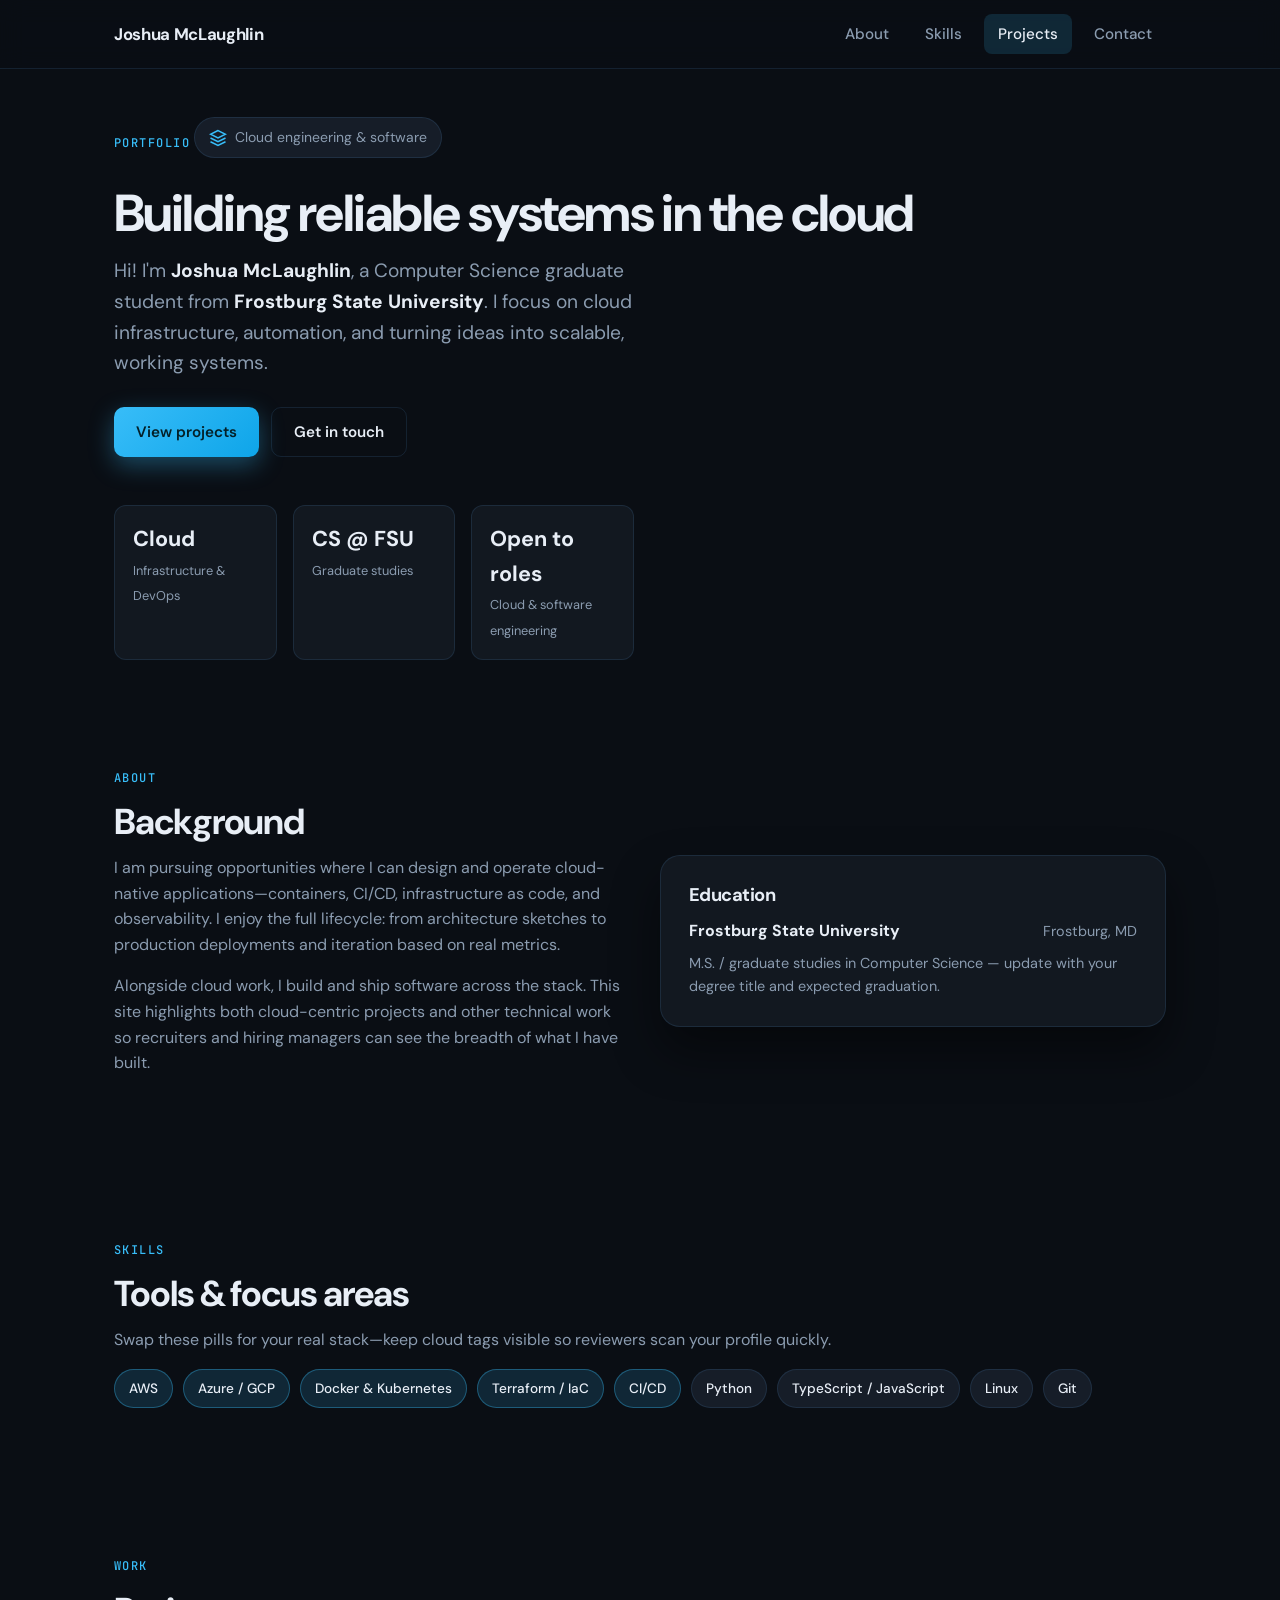
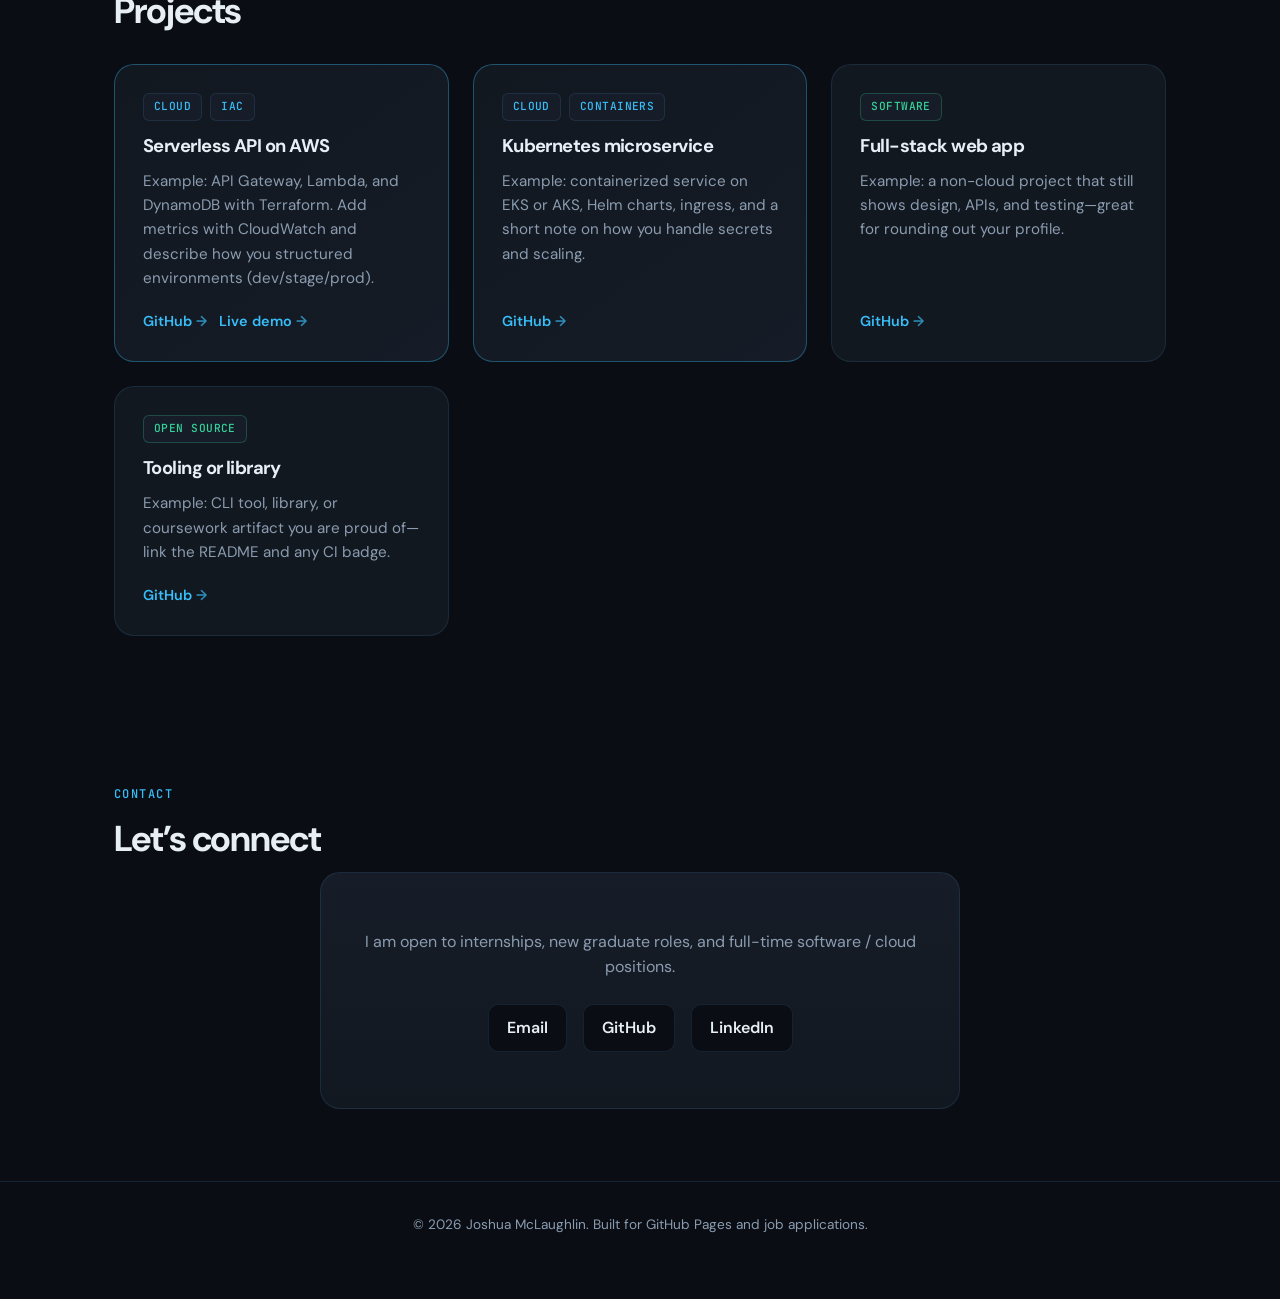
==== index.html @ d986a537 "v2" ====
<!DOCTYPE html>
<html lang="en">
<head>
  <meta charset="UTF-8">
  <meta name="viewport" content="width=device-width, initial-scale=1.0">
  <meta name="description" content="Joshua McLaughlin — Computer Science graduate student at Frostburg State University. Cloud-focused projects and software engineering portfolio.">
  <title>Joshua McLaughlin | Portfolio</title>
  <link rel="preconnect" href="https://fonts.googleapis.com">
  <link rel="preconnect" href="https://fonts.gstatic.com" crossorigin>
  <link href="https://fonts.googleapis.com/css2?family=DM+Sans:ital,opsz,wght@0,9..40,400;0,9..40,500;0,9..40,600;0,9..40,700;1,9..40,400&family=JetBrains+Mono:wght@400;500&display=swap" rel="stylesheet">
  <link rel="stylesheet" href="styles.css">
</head>
<body>
  <a class="skip-link" href="#main">Skip to content</a>

  <header class="site-header">
    <div class="header-inner">
      <a class="logo" href="#">Joshua McLaughlin<span></span></a>
      <button class="nav-toggle" type="button" aria-label="Open menu" aria-expanded="false">
        <span></span><span></span><span></span>
      </button>
      <nav class="nav" aria-label="Primary">
        <a href="#about">About</a>
        <a href="#skills">Skills</a>
        <a href="#projects">Projects</a>
        <a href="#contact">Contact</a>
      </nav>
    </div>
  </header>

  <main id="main">
    <section class="hero section-inner" aria-labelledby="hero-title">
      <span class="section-label">Portfolio</span>
      <p class="hero-badge">
        <svg width="18" height="18" viewBox="0 0 24 24" fill="none" stroke="currentColor" stroke-width="2" aria-hidden="true">
          <path d="M12 2L2 7l10 5 10-5-10-5zM2 17l10 5 10-5M2 12l10 5 10-5"/>
        </svg>
        Cloud engineering &amp; software
      </p>
      <h1 id="hero-title">Building reliable systems in the cloud</h1>
      <p class="hero-lead">
        Hi! I'm <strong style="color: var(--text);">Joshua McLaughlin</strong>, a Computer Science graduate student from
        <strong style="color: var(--text);">Frostburg State University</strong>. I focus on cloud infrastructure,
        automation, and turning ideas into scalable, working systems.
      </p>
      <div class="hero-actions">
        <a class="btn btn-primary" href="#projects">View projects</a>
        <a class="btn btn-ghost" href="#contact">Get in touch</a>
      </div>
      <div class="hero-stats" role="presentation">
        <div class="stat">
          <strong>Cloud</strong>
          <span>Infrastructure &amp; DevOps</span>
        </div>
        <div class="stat">
          <strong>CS @ FSU</strong>
          <span>Graduate studies</span>
        </div>
        <div class="stat">
          <strong>Open to roles</strong>
          <span>Cloud &amp; software engineering</span>
        </div>
      </div>
    </section>

    <section id="about" class="section-inner">
      <span class="section-label">About</span>
      <h2>Background</h2>
      <div class="about-grid">
        <div>
          <p>
            I am pursuing opportunities where I can design and operate cloud-native applications—containers,
            CI/CD, infrastructure as code, and observability. I enjoy the full lifecycle: from architecture
            sketches to production deployments and iteration based on real metrics.
          </p>
          <p>
            Alongside cloud work, I build and ship software across the stack. This site highlights both
            cloud-centric projects and other technical work so recruiters and hiring managers can see the breadth
            of what I have built.
          </p>
        </div>
        <aside class="about-card">
          <h3>Education</h3>
          <div class="edu-line">
            <strong>Frostburg State University</strong>
            <span class="edu-meta">Frostburg, MD</span>
          </div>
          <p class="edu-meta" style="margin-bottom: 0;">
            M.S. / graduate studies in Computer Science — update with your degree title and expected graduation.
          </p>
        </aside>
      </div>
    </section>

    <section id="skills" class="section-inner">
      <span class="section-label">Skills</span>
      <h2>Tools &amp; focus areas</h2>
      <p>Swap these pills for your real stack—keep cloud tags visible so reviewers scan your profile quickly.</p>
      <div class="skills-wrap">
        <span class="skill-pill cloud">AWS</span>
        <span class="skill-pill cloud">Azure / GCP</span>
        <span class="skill-pill cloud">Docker &amp; Kubernetes</span>
        <span class="skill-pill cloud">Terraform / IaC</span>
        <span class="skill-pill cloud">CI/CD</span>
        <span class="skill-pill">Python</span>
        <span class="skill-pill">TypeScript / JavaScript</span>
        <span class="skill-pill">Linux</span>
        <span class="skill-pill">Git</span>
      </div>
    </section>

    <section id="projects" class="section-inner">
      <span class="section-label">Work</span>
      <h2>Projects</h2>
      <div class="projects-grid">
        <article class="project-card featured">
          <div class="project-tags">
            <span class="tag">Cloud</span>
            <span class="tag">IaC</span>
          </div>
          <h3>Serverless API on AWS</h3>
          <p>
            Example: API Gateway, Lambda, and DynamoDB with Terraform. Add metrics with CloudWatch and describe
            how you structured environments (dev/stage/prod).
          </p>
          <div class="project-links">
            <a href="https://github.com/yourusername" rel="noopener noreferrer">GitHub</a>
            <a href="#" rel="noopener noreferrer">Live demo</a>
          </div>
        </article>
        <article class="project-card featured">
          <div class="project-tags">
            <span class="tag">Cloud</span>
            <span class="tag">Containers</span>
          </div>
          <h3>Kubernetes microservice</h3>
          <p>
            Example: containerized service on EKS or AKS, Helm charts, ingress, and a short note on how you handle
            secrets and scaling.
          </p>
          <div class="project-links">
            <a href="https://github.com/yourusername" rel="noopener noreferrer">GitHub</a>
          </div>
        </article>
        <article class="project-card">
          <div class="project-tags">
            <span class="tag other">Software</span>
          </div>
          <h3>Full-stack web app</h3>
          <p>
            Example: a non-cloud project that still shows design, APIs, and testing—great for rounding out your
            profile.
          </p>
          <div class="project-links">
            <a href="https://github.com/yourusername" rel="noopener noreferrer">GitHub</a>
          </div>
        </article>
        <article class="project-card">
          <div class="project-tags">
            <span class="tag other">Open source</span>
          </div>
          <h3>Tooling or library</h3>
          <p>
            Example: CLI tool, library, or coursework artifact you are proud of—link the README and any CI badge.
          </p>
          <div class="project-links">
            <a href="https://github.com/yourusername" rel="noopener noreferrer">GitHub</a>
          </div>
        </article>
      </div>
    </section>

    <section id="contact" class="section-inner">
      <span class="section-label">Contact</span>
      <h2>Let’s connect</h2>
      <div class="contact-block">
        <p>
          I am open to internships, new graduate roles, and full-time software / cloud positions.
        </p>
        <div class="contact-links">
          <details class="contact-email">
            <summary class="contact-email-trigger">Email</summary>
            <div class="contact-email-panel">
              <span class="contact-email-address">Joshuaofficial101@gmail.com</span>
            </div>
          </details>
          <a href="https://github.com/Joshofficial101" rel="noopener noreferrer">GitHub</a>
          <a href="https://www.linkedin.com/in/joshrmcl01">LinkedIn</a>
        </div>
      </div>
    </section>
  </main>

  <footer class="site-footer">
    <p>© <span id="year"></span> Joshua McLaughlin. Built for GitHub Pages and job applications.</p>
  </footer>

  <script>
    document.getElementById("year").textContent = new Date().getFullYear();
  </script>
  <script src="script.js" defer></script>
</body>
</html>
---- styles.css ----
/* Portfolio — Joshua McLaughlin */
:root {
  --bg-deep: #0a0e14;
  --bg-card: #121820;
  --bg-elevated: #161d28;
  --border: rgba(100, 180, 255, 0.12);
  --text: #e8eef6;
  --text-muted: #8b9cb0;
  --accent: #38bdf8;
  --accent-soft: rgba(56, 189, 248, 0.15);
  --accent-glow: rgba(56, 189, 248, 0.35);
  --success: #34d399;
  --font-sans: "DM Sans", system-ui, sans-serif;
  --font-mono: "JetBrains Mono", ui-monospace, monospace;
  --radius: 12px;
  --radius-lg: 20px;
  --shadow: 0 24px 48px rgba(0, 0, 0, 0.45);
  --max: 1100px;
}

*,
*::before,
*::after {
  box-sizing: border-box;
}

html {
  scroll-behavior: smooth;
}

body {
  margin: 0;
  font-family: var(--font-sans);
  font-size: 16px;
  line-height: 1.6;
  color: var(--text);
  background: var(--bg-deep);
  min-height: 100vh;
}

a {
  color: var(--accent);
  text-decoration: none;
  transition: color 0.2s ease, opacity 0.2s ease;
}

a:hover {
  color: #7dd3fc;
}

.skip-link {
  position: absolute;
  top: -100px;
  left: 16px;
  z-index: 100;
  padding: 12px 20px;
  background: var(--accent);
  color: var(--bg-deep);
  font-weight: 600;
  border-radius: 8px;
}

.skip-link:focus {
  top: 16px;
}

/* Header */
.site-header {
  position: sticky;
  top: 0;
  z-index: 50;
  -webkit-backdrop-filter: blur(12px);
  backdrop-filter: blur(12px);
  background: rgba(10, 14, 20, 0.75);
  border-bottom: 1px solid var(--border);
}

.header-inner {
  max-width: var(--max);
  margin: 0 auto;
  padding: 14px 24px;
  display: flex;
  align-items: center;
  justify-content: space-between;
  gap: 16px;
}

.logo {
  font-weight: 700;
  font-size: 1.05rem;
  letter-spacing: -0.02em;
  color: var(--text);
}

.logo span {
  color: var(--accent);
}

.nav-toggle {
  display: none;
  flex-direction: column;
  gap: 5px;
  padding: 8px;
  background: transparent;
  border: 1px solid var(--border);
  border-radius: 8px;
  cursor: pointer;
}

.nav-toggle span {
  display: block;
  width: 22px;
  height: 2px;
  background: var(--text);
  border-radius: 1px;
}

.nav {
  display: flex;
  align-items: center;
  gap: 8px;
}

.nav a {
  padding: 8px 14px;
  border-radius: 8px;
  color: var(--text-muted);
  font-size: 0.95rem;
  font-weight: 500;
}

.nav a:hover,
.nav a[aria-current="page"] {
  color: var(--text);
  background: var(--accent-soft);
}

/* Sections */
section {
  scroll-margin-top: 72px;
}

.section-inner {
  max-width: var(--max);
  margin: 0 auto;
  padding: 72px 24px;
}

.section-label {
  display: inline-block;
  font-family: var(--font-mono);
  font-size: 0.75rem;
  font-weight: 500;
  letter-spacing: 0.12em;
  text-transform: uppercase;
  color: var(--accent);
  margin-bottom: 12px;
}

h1,
h2,
h3 {
  margin: 0 0 12px;
  font-weight: 700;
  letter-spacing: -0.03em;
  line-height: 1.2;
}

h1 {
  font-size: clamp(2.25rem, 5vw, 3.25rem);
}

h2 {
  font-size: clamp(1.75rem, 3.5vw, 2.25rem);
}

h3 {
  font-size: 1.15rem;
}

p {
  margin: 0 0 1rem;
  color: var(--text-muted);
}

/* Hero */
.hero {
  padding-top: 48px;
  padding-bottom: 32px;
}

.hero-badge {
  display: inline-flex;
  align-items: center;
  gap: 8px;
  padding: 8px 14px;
  margin-bottom: 24px;
  font-size: 0.875rem;
  color: var(--text-muted);
  background: var(--bg-elevated);
  border: 1px solid var(--border);
  border-radius: 999px;
}

.hero-badge svg {
  flex-shrink: 0;
  color: var(--accent);
}

.hero-lead {
  font-size: 1.2rem;
  max-width: 560px;
  margin-bottom: 28px;
  color: var(--text-muted);
}

.hero-actions {
  display: flex;
  flex-wrap: wrap;
  gap: 12px;
  margin-bottom: 48px;
}

.btn {
  display: inline-flex;
  align-items: center;
  justify-content: center;
  gap: 8px;
  padding: 12px 22px;
  font-family: var(--font-sans);
  font-size: 0.95rem;
  font-weight: 600;
  border-radius: 10px;
  border: none;
  cursor: pointer;
  transition: transform 0.15s ease, box-shadow 0.2s ease, background 0.2s ease;
}

.btn-primary {
  background: linear-gradient(135deg, #38bdf8, #0ea5e9);
  color: #042028;
  box-shadow: 0 8px 24px var(--accent-glow);
}

.btn-primary:hover {
  transform: translateY(-1px);
  box-shadow: 0 12px 32px var(--accent-glow);
}

.btn-ghost {
  background: transparent;
  color: var(--text);
  border: 1px solid var(--border);
}

.btn-ghost:hover {
  background: var(--accent-soft);
  border-color: rgba(56, 189, 248, 0.35);
}

.hero-stats {
  display: grid;
  grid-template-columns: repeat(auto-fit, minmax(140px, 1fr));
  gap: 16px;
  max-width: 520px;
}

.stat {
  padding: 16px 18px;
  background: var(--bg-card);
  border: 1px solid var(--border);
  border-radius: var(--radius);
}

.stat strong {
  display: block;
  font-size: 1.35rem;
  color: var(--text);
  font-variant-numeric: tabular-nums;
}

.stat span {
  font-size: 0.8rem;
  color: var(--text-muted);
}

/* About */
.about-grid {
  display: grid;
  grid-template-columns: 1fr 1fr;
  gap: 40px;
  align-items: start;
}

@media (max-width: 800px) {
  .about-grid {
    grid-template-columns: 1fr;
  }
}

.about-card {
  padding: 28px;
  background: var(--bg-card);
  border: 1px solid var(--border);
  border-radius: var(--radius-lg);
  box-shadow: var(--shadow);
}

.about-card h3 {
  margin-bottom: 12px;
  color: var(--text);
}

.edu-line {
  display: flex;
  align-items: baseline;
  justify-content: space-between;
  gap: 16px;
  flex-wrap: wrap;
  margin-bottom: 8px;
}

.edu-line strong {
  color: var(--text);
}

.edu-meta {
  font-size: 0.9rem;
  color: var(--text-muted);
}

/* Skills */
.skills-wrap {
  display: flex;
  flex-wrap: wrap;
  gap: 10px;
  margin-top: 8px;
}

.skill-pill {
  padding: 8px 14px;
  font-size: 0.85rem;
  font-weight: 500;
  color: var(--text);
  background: var(--bg-elevated);
  border: 1px solid var(--border);
  border-radius: 999px;
}

.skill-pill.cloud {
  border-color: rgba(56, 189, 248, 0.35);
  background: var(--accent-soft);
}

/* Projects */
.projects-grid {
  display: grid;
  grid-template-columns: repeat(auto-fill, minmax(300px, 1fr));
  gap: 24px;
  margin-top: 32px;
}

.project-card {
  display: flex;
  flex-direction: column;
  padding: 28px;
  background: var(--bg-card);
  border: 1px solid var(--border);
  border-radius: var(--radius-lg);
  transition: border-color 0.2s ease, transform 0.2s ease;
}

.project-card:hover {
  border-color: rgba(56, 189, 248, 0.25);
  transform: translateY(-2px);
}

.project-card.featured {
  border-color: rgba(56, 189, 248, 0.35);
  background: linear-gradient(145deg, var(--bg-card) 0%, rgba(22, 29, 40, 0.95) 100%);
}

.project-tags {
  display: flex;
  flex-wrap: wrap;
  gap: 8px;
  margin-bottom: 14px;
}

.tag {
  font-family: var(--font-mono);
  font-size: 0.7rem;
  font-weight: 500;
  letter-spacing: 0.04em;
  text-transform: uppercase;
  padding: 4px 10px;
  border-radius: 6px;
  background: var(--bg-elevated);
  color: var(--accent);
  border: 1px solid var(--border);
}

.tag.other {
  color: var(--success);
  border-color: rgba(52, 211, 153, 0.25);
}

.project-card p {
  flex-grow: 1;
  font-size: 0.95rem;
  margin-bottom: 20px;
}

.project-links {
  display: flex;
  flex-wrap: wrap;
  gap: 12px;
}

.project-links a {
  font-size: 0.9rem;
  font-weight: 600;
}

.project-links a::after {
  content: " →";
  opacity: 0.7;
}

/* Contact */
.contact-block {
  text-align: center;
  padding: 56px 28px;
  background: linear-gradient(180deg, var(--bg-elevated) 0%, var(--bg-card) 100%);
  border: 1px solid var(--border);
  border-radius: var(--radius-lg);
  max-width: 640px;
  margin: 0 auto;
  overflow: visible;
}

.contact-block p {
  margin-bottom: 24px;
}

.contact-links {
  display: flex;
  flex-wrap: wrap;
  justify-content: center;
  align-items: center;
  gap: 16px;
  overflow: visible;
}

.contact-links a {
  display: inline-flex;
  align-items: center;
  gap: 8px;
  padding: 10px 18px;
  background: var(--bg-deep);
  border: 1px solid var(--border);
  border-radius: 10px;
  font-weight: 600;
  color: var(--text);
}

.contact-links a:hover {
  border-color: var(--accent);
  color: var(--accent);
}

.contact-email {
  position: relative;
  display: inline-block;
  vertical-align: middle;
  z-index: 2;
  overflow: visible;
}

.contact-email-trigger {
  cursor: pointer;
  display: inline-flex;
  align-items: center;
  justify-content: center;
  gap: 8px;
  padding: 10px 18px;
  background: var(--bg-deep);
  border: 1px solid var(--border);
  border-radius: 10px;
  font-family: inherit;
  font-size: inherit;
  font-weight: 600;
  color: var(--text);
  list-style: none;
}

.contact-email-trigger::-webkit-details-marker {
  display: none;
}

.contact-email[open] .contact-email-trigger {
  border-color: var(--accent);
  color: var(--accent);
}

.contact-email-panel {
  position: absolute;
  left: 50%;
  top: calc(100% + 6px);
  transform: translateX(-50%);
  box-sizing: border-box;
  width: max-content;
  max-width: min(calc(100vw - 48px), 340px);
  padding: 8px 16px;
  background: var(--bg-deep);
  border: 1px solid var(--border);
  border-radius: 999px;
  box-shadow: var(--shadow);
  z-index: 30;
  text-align: center;
}

.contact-email-address {
  display: inline-block;
  font-family: var(--font-mono);
  font-size: 0.85rem;
  color: var(--text);
  white-space: nowrap;
}

/* Footer */
.site-footer {
  padding: 32px 24px 48px;
  text-align: center;
  font-size: 0.85rem;
  color: var(--text-muted);
  border-top: 1px solid var(--border);
}

/* Mobile nav */
@media (max-width: 720px) {
  .nav-toggle {
    display: flex;
  }

  .nav {
    position: absolute;
    top: 100%;
    left: 0;
    right: 0;
    flex-direction: column;
    align-items: stretch;
    padding: 12px 16px 20px;
    background: rgba(10, 14, 20, 0.98);
    border-bottom: 1px solid var(--border);
    display: none;
  }

  .nav.is-open {
    display: flex;
  }

  .header-inner {
    position: relative;
    flex-wrap: wrap;
  }
}

@media (prefers-reduced-motion: reduce) {
  html {
    scroll-behavior: auto;
  }

  .btn,
  .project-card {
    transition: none;
  }
}
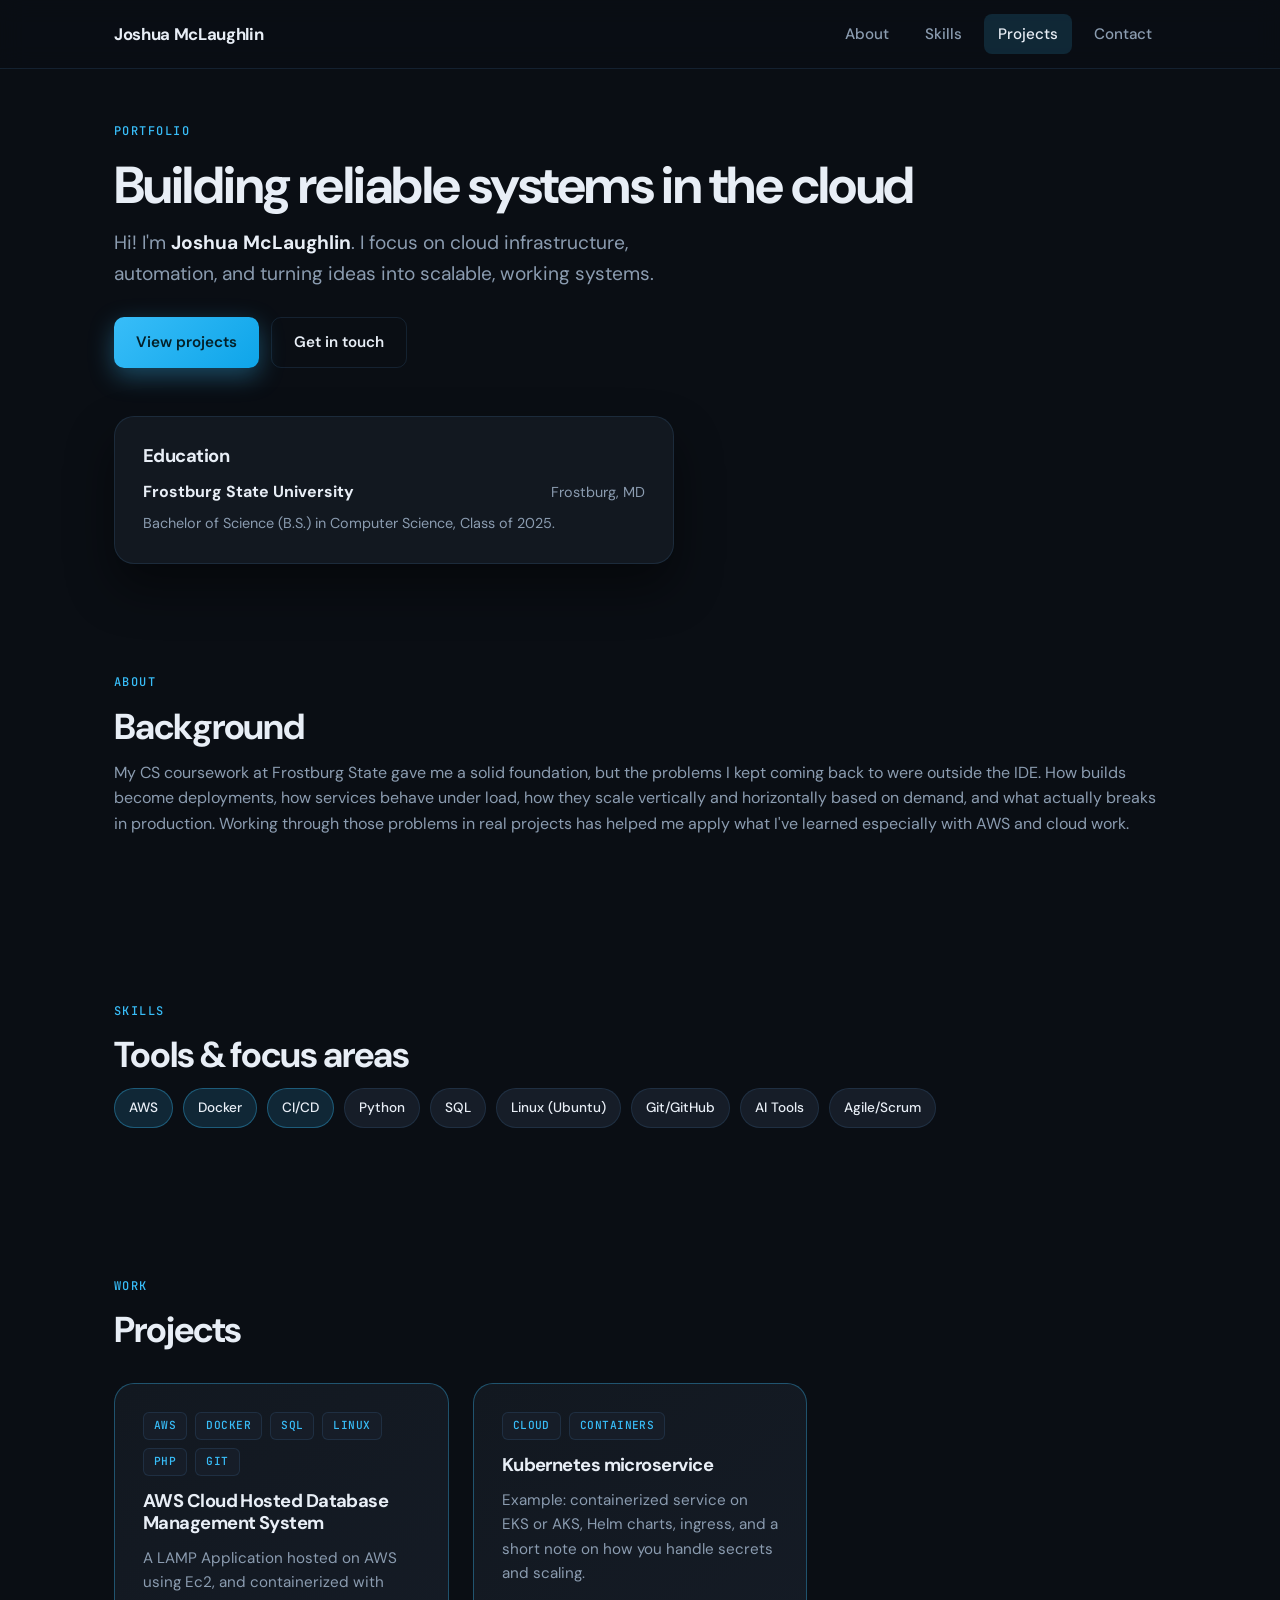
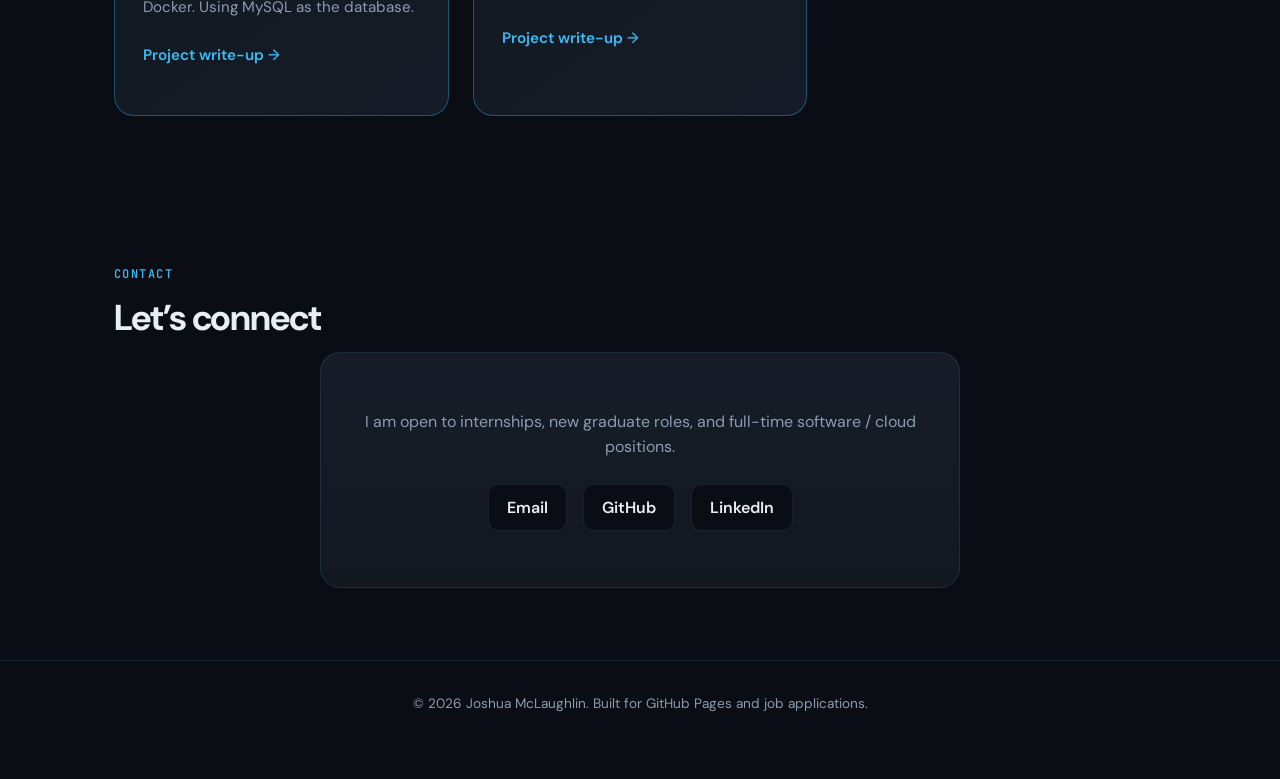
==== commit d766e298: "adding first project" ====
--- a/index.html
+++ b/index.html
@@ -3,7 +3,7 @@
 <head>
   <meta charset="UTF-8">
   <meta name="viewport" content="width=device-width, initial-scale=1.0">
-  <meta name="description" content="Joshua McLaughlin — Computer Science graduate student at Frostburg State University. Cloud-focused projects and software engineering portfolio.">
+  <meta name="description" content="Joshua McLaughlin — Computer Science graduate (B.S., Frostburg State University, 2025). Cloud-focused projects and software engineering portfolio.">
   <title>Joshua McLaughlin | Portfolio</title>
   <link rel="preconnect" href="https://fonts.googleapis.com">
   <link rel="preconnect" href="https://fonts.gstatic.com" crossorigin>
@@ -15,7 +15,7 @@
 
   <header class="site-header">
     <div class="header-inner">
-      <a class="logo" href="#">Joshua McLaughlin<span></span></a>
+      <a class="logo" href="index.html">Joshua McLaughlin<span></span></a>
       <button class="nav-toggle" type="button" aria-label="Open menu" aria-expanded="false">
         <span></span><span></span><span></span>
       </button>
@@ -30,37 +30,26 @@
 
   <main id="main">
     <section class="hero section-inner" aria-labelledby="hero-title">
-      <span class="section-label">Portfolio</span>
-      <p class="hero-badge">
-        <svg width="18" height="18" viewBox="0 0 24 24" fill="none" stroke="currentColor" stroke-width="2" aria-hidden="true">
-          <path d="M12 2L2 7l10 5 10-5-10-5zM2 17l10 5 10-5M2 12l10 5 10-5"/>
-        </svg>
-        Cloud engineering &amp; software
-      </p>
+      <span class="section-label">Portfolio</span>  
       <h1 id="hero-title">Building reliable systems in the cloud</h1>
       <p class="hero-lead">
-        Hi! I'm <strong style="color: var(--text);">Joshua McLaughlin</strong>, a Computer Science graduate student from
-        <strong style="color: var(--text);">Frostburg State University</strong>. I focus on cloud infrastructure,
+        Hi! I'm <strong style="color: var(--text);">Joshua McLaughlin</strong>. I focus on cloud infrastructure,
         automation, and turning ideas into scalable, working systems.
       </p>
       <div class="hero-actions">
         <a class="btn btn-primary" href="#projects">View projects</a>
         <a class="btn btn-ghost" href="#contact">Get in touch</a>
       </div>
-      <div class="hero-stats" role="presentation">
-        <div class="stat">
-          <strong>Cloud</strong>
-          <span>Infrastructure &amp; DevOps</span>
+      <aside class="about-card hero-education-card" aria-label="Education">
+        <h3>Education</h3>
+        <div class="edu-line">
+          <strong>Frostburg State University</strong>
+          <span class="edu-meta">Frostburg, MD</span>
         </div>
-        <div class="stat">
-          <strong>CS @ FSU</strong>
-          <span>Graduate studies</span>
-        </div>
-        <div class="stat">
-          <strong>Open to roles</strong>
-          <span>Cloud &amp; software engineering</span>
-        </div>
-      </div>
+        <p class="edu-meta" style="margin-bottom: 0;">
+          Bachelor of Science (B.S.) in Computer Science, Class of 2025.
+        </p>
+      </aside>
     </section>
 
     <section id="about" class="section-inner">
@@ -69,14 +58,7 @@
       <div class="about-grid">
         <div>
           <p>
-            I am pursuing opportunities where I can design and operate cloud-native applications—containers,
-            CI/CD, infrastructure as code, and observability. I enjoy the full lifecycle: from architecture
-            sketches to production deployments and iteration based on real metrics.
-          </p>
-          <p>
-            Alongside cloud work, I build and ship software across the stack. This site highlights both
-            cloud-centric projects and other technical work so recruiters and hiring managers can see the breadth
-            of what I have built.
+            My CS coursework at Frostburg State gave me a solid foundation, but the problems I kept coming back to were outside the IDE. How builds become deployments, how services behave under load, how they scale vertically and horizontally based on demand, and what actually breaks in production. Working through those problems in real projects has helped me apply what I've learned especially with AWS and cloud work.
           </p>
         </div>
         <aside class="about-card">
@@ -86,7 +68,7 @@
             <span class="edu-meta">Frostburg, MD</span>
           </div>
           <p class="edu-meta" style="margin-bottom: 0;">
-            M.S. / graduate studies in Computer Science — update with your degree title and expected graduation.
+            Bachelor of Science (B.S.) in Computer Science, Class of 2025.
           </p>
         </aside>
       </div>
@@ -95,17 +77,16 @@
     <section id="skills" class="section-inner">
       <span class="section-label">Skills</span>
       <h2>Tools &amp; focus areas</h2>
-      <p>Swap these pills for your real stack—keep cloud tags visible so reviewers scan your profile quickly.</p>
       <div class="skills-wrap">
         <span class="skill-pill cloud">AWS</span>
-        <span class="skill-pill cloud">Azure / GCP</span>
-        <span class="skill-pill cloud">Docker &amp; Kubernetes</span>
-        <span class="skill-pill cloud">Terraform / IaC</span>
+        <span class="skill-pill cloud">Docker</span>
         <span class="skill-pill cloud">CI/CD</span>
         <span class="skill-pill">Python</span>
-        <span class="skill-pill">TypeScript / JavaScript</span>
-        <span class="skill-pill">Linux</span>
-        <span class="skill-pill">Git</span>
+        <span class="skill-pill">SQL</span>
+        <span class="skill-pill">Linux (Ubuntu)</span>
+        <span class="skill-pill">Git/GitHub</span>
+        <span class="skill-pill">AI Tools</span>
+        <span class="skill-pill">Agile/Scrum</span>
       </div>
     </section>
 
@@ -113,60 +94,37 @@
       <span class="section-label">Work</span>
       <h2>Projects</h2>
       <div class="projects-grid">
-        <article class="project-card featured">
-          <div class="project-tags">
-            <span class="tag">Cloud</span>
-            <span class="tag">IaC</span>
-          </div>
-          <h3>Serverless API on AWS</h3>
-          <p>
-            Example: API Gateway, Lambda, and DynamoDB with Terraform. Add metrics with CloudWatch and describe
-            how you structured environments (dev/stage/prod).
-          </p>
-          <div class="project-links">
-            <a href="https://github.com/yourusername" rel="noopener noreferrer">GitHub</a>
-            <a href="#" rel="noopener noreferrer">Live demo</a>
-          </div>
-        </article>
-        <article class="project-card featured">
-          <div class="project-tags">
-            <span class="tag">Cloud</span>
-            <span class="tag">Containers</span>
-          </div>
-          <h3>Kubernetes microservice</h3>
-          <p>
-            Example: containerized service on EKS or AKS, Helm charts, ingress, and a short note on how you handle
-            secrets and scaling.
-          </p>
-          <div class="project-links">
-            <a href="https://github.com/yourusername" rel="noopener noreferrer">GitHub</a>
-          </div>
-        </article>
-        <article class="project-card">
-          <div class="project-tags">
-            <span class="tag other">Software</span>
-          </div>
-          <h3>Full-stack web app</h3>
-          <p>
-            Example: a non-cloud project that still shows design, APIs, and testing—great for rounding out your
-            profile.
-          </p>
-          <div class="project-links">
-            <a href="https://github.com/yourusername" rel="noopener noreferrer">GitHub</a>
-          </div>
-        </article>
-        <article class="project-card">
-          <div class="project-tags">
-            <span class="tag other">Open source</span>
-          </div>
-          <h3>Tooling or library</h3>
-          <p>
-            Example: CLI tool, library, or coursework artifact you are proud of—link the README and any CI badge.
-          </p>
-          <div class="project-links">
-            <a href="https://github.com/yourusername" rel="noopener noreferrer">GitHub</a>
-          </div>
-        </article>
+        <a href="project-serverless-aws.html" class="project-card-link" aria-labelledby="project-card-aws-title">
+          <article class="project-card featured">
+            <div class="project-tags">
+              <span class="tag">AWS</span>
+              <span class="tag">Docker</span>
+              <span class="tag">SQL</span>
+              <span class="tag">Linux</span>
+              <span class="tag">PHP</span>
+              <span class="tag">Git</span>
+            </div>
+            <h3 id="project-card-aws-title">AWS Cloud Hosted Database Management System</h3>
+            <p>
+              A LAMP Application hosted on AWS using Ec2, and containerized with Docker. Using MySQL as the database.
+            </p>
+            <p class="project-card-cta"><span class="project-card-cta-text">Project write-up</span></p>
+          </article>
+        </a>
+        <a href="project-kubernetes.html" class="project-card-link" aria-labelledby="project-card-k8s-title">
+          <article class="project-card featured">
+            <div class="project-tags">
+              <span class="tag">Cloud</span>
+              <span class="tag">Containers</span>
+            </div>
+            <h3 id="project-card-k8s-title">Kubernetes microservice</h3>
+            <p>
+              Example: containerized service on EKS or AKS, Helm charts, ingress, and a short note on how you handle
+              secrets and scaling.
+            </p>
+            <p class="project-card-cta"><span class="project-card-cta-text">Project write-up</span></p>
+          </article>
+        </a>
       </div>
     </section>
 
--- a/styles.css
+++ b/styles.css
@@ -221,6 +221,10 @@
   margin-bottom: 48px;
 }
 
+.hero-education-card {
+  width: min(100%, 560px);
+}
+
 .btn {
   display: inline-flex;
   align-items: center;
@@ -292,6 +296,14 @@
   align-items: start;
 }
 
+.about-grid > :first-child {
+  grid-column: 1 / -1;
+}
+
+.about-grid > .about-card {
+  display: none;
+}
+
 @media (max-width: 800px) {
   .about-grid {
     grid-template-columns: 1fr;
@@ -358,6 +370,41 @@
   grid-template-columns: repeat(auto-fill, minmax(300px, 1fr));
   gap: 24px;
   margin-top: 32px;
+}
+
+.project-card-link {
+  display: block;
+  color: inherit;
+  text-decoration: none;
+  border-radius: var(--radius-lg);
+}
+
+.project-card-link:focus-visible {
+  outline: 2px solid var(--accent);
+  outline-offset: 3px;
+}
+
+.project-card-link:hover .project-card {
+  border-color: rgba(56, 189, 248, 0.25);
+  transform: translateY(-2px);
+}
+
+.project-card-link .project-card {
+  height: 100%;
+}
+
+.project-card-cta {
+  margin: 0;
+  margin-top: auto;
+  padding-top: 4px;
+  font-size: 0.9rem;
+  font-weight: 600;
+  color: var(--accent);
+}
+
+.project-card-cta-text::after {
+  content: " →";
+  opacity: 0.85;
 }
 
 .project-card {
@@ -423,6 +470,156 @@
 }
 
 .project-links a::after {
+  content: " →";
+  opacity: 0.7;
+}
+
+/* Project detail (standalone write-up pages) */
+.project-detail {
+  padding-top: 40px;
+  padding-bottom: 72px;
+}
+
+.project-detail.section-inner {
+  /* Use nearly full viewport width so console screenshots stay readable */
+  max-width: min(100%, calc(100vw - 24px));
+  box-sizing: border-box;
+}
+
+.project-back {
+  display: inline-flex;
+  align-items: center;
+  gap: 6px;
+  margin-bottom: 28px;
+  font-size: 0.9rem;
+  font-weight: 600;
+  color: var(--accent);
+}
+
+.project-back:hover {
+  color: #7dd3fc;
+}
+
+.project-detail-header .project-tags {
+  margin-bottom: 16px;
+}
+
+.project-detail-body {
+  margin-top: 28px;
+  max-width: 100%;
+}
+
+.project-detail-body > *:first-child {
+  margin-top: 0;
+}
+
+.project-detail-section {
+  margin-bottom: 40px;
+}
+
+.project-detail-section h2 {
+  font-size: clamp(1.2rem, 2.5vw, 1.45rem);
+  margin-bottom: 14px;
+  color: var(--text);
+}
+
+.project-detail-intro {
+  margin: 0 0 24px;
+  max-width: 720px;
+  font-size: 1rem;
+  color: var(--text-muted);
+  line-height: 1.65;
+}
+
+.project-detail-code {
+  font-family: var(--font-mono);
+  font-size: 0.88em;
+  padding: 0.15em 0.45em;
+  background: var(--bg-elevated);
+  border-radius: 6px;
+  border: 1px solid var(--border);
+}
+
+.project-detail-section p {
+  max-width: 720px;
+}
+
+.project-detail-steps {
+  margin: 0;
+  padding-left: 1.15rem;
+  max-width: none;
+}
+
+.project-detail-steps li {
+  margin-bottom: 18px;
+  color: var(--text-muted);
+}
+
+.project-detail-steps li:last-child {
+  margin-bottom: 0;
+}
+
+.project-detail-steps strong {
+  color: var(--text);
+  display: block;
+  margin-bottom: 6px;
+  font-size: 1rem;
+}
+
+.project-detail-steps p {
+  margin: 0;
+}
+
+.project-detail-steps li > p + p {
+  margin-top: 12px;
+}
+
+.project-detail-step-media {
+  display: grid;
+  grid-template-columns: 1fr;
+  gap: 32px;
+  margin-top: 24px;
+  max-width: 100%;
+}
+
+.project-detail-figure--step {
+  margin: 0;
+  max-width: 100%;
+}
+
+.project-detail-figure {
+  margin: 8px 0 40px;
+  max-width: 100%;
+}
+
+.project-detail-figure img {
+  display: block;
+  width: 100%;
+  max-width: 100%;
+  height: auto;
+  border-radius: var(--radius);
+  border: 1px solid var(--border);
+}
+
+.project-detail-figure figcaption {
+  margin-top: 12px;
+  font-size: 0.9rem;
+  color: var(--text-muted);
+}
+
+.project-detail-links {
+  display: flex;
+  flex-wrap: wrap;
+  gap: 16px;
+  margin-top: 32px;
+}
+
+.project-detail-links a {
+  font-size: 0.95rem;
+  font-weight: 600;
+}
+
+.project-detail-links a::after {
   content: " →";
   opacity: 0.7;
 }
@@ -575,4 +772,4 @@
   .project-card {
     transition: none;
   }
-}+}
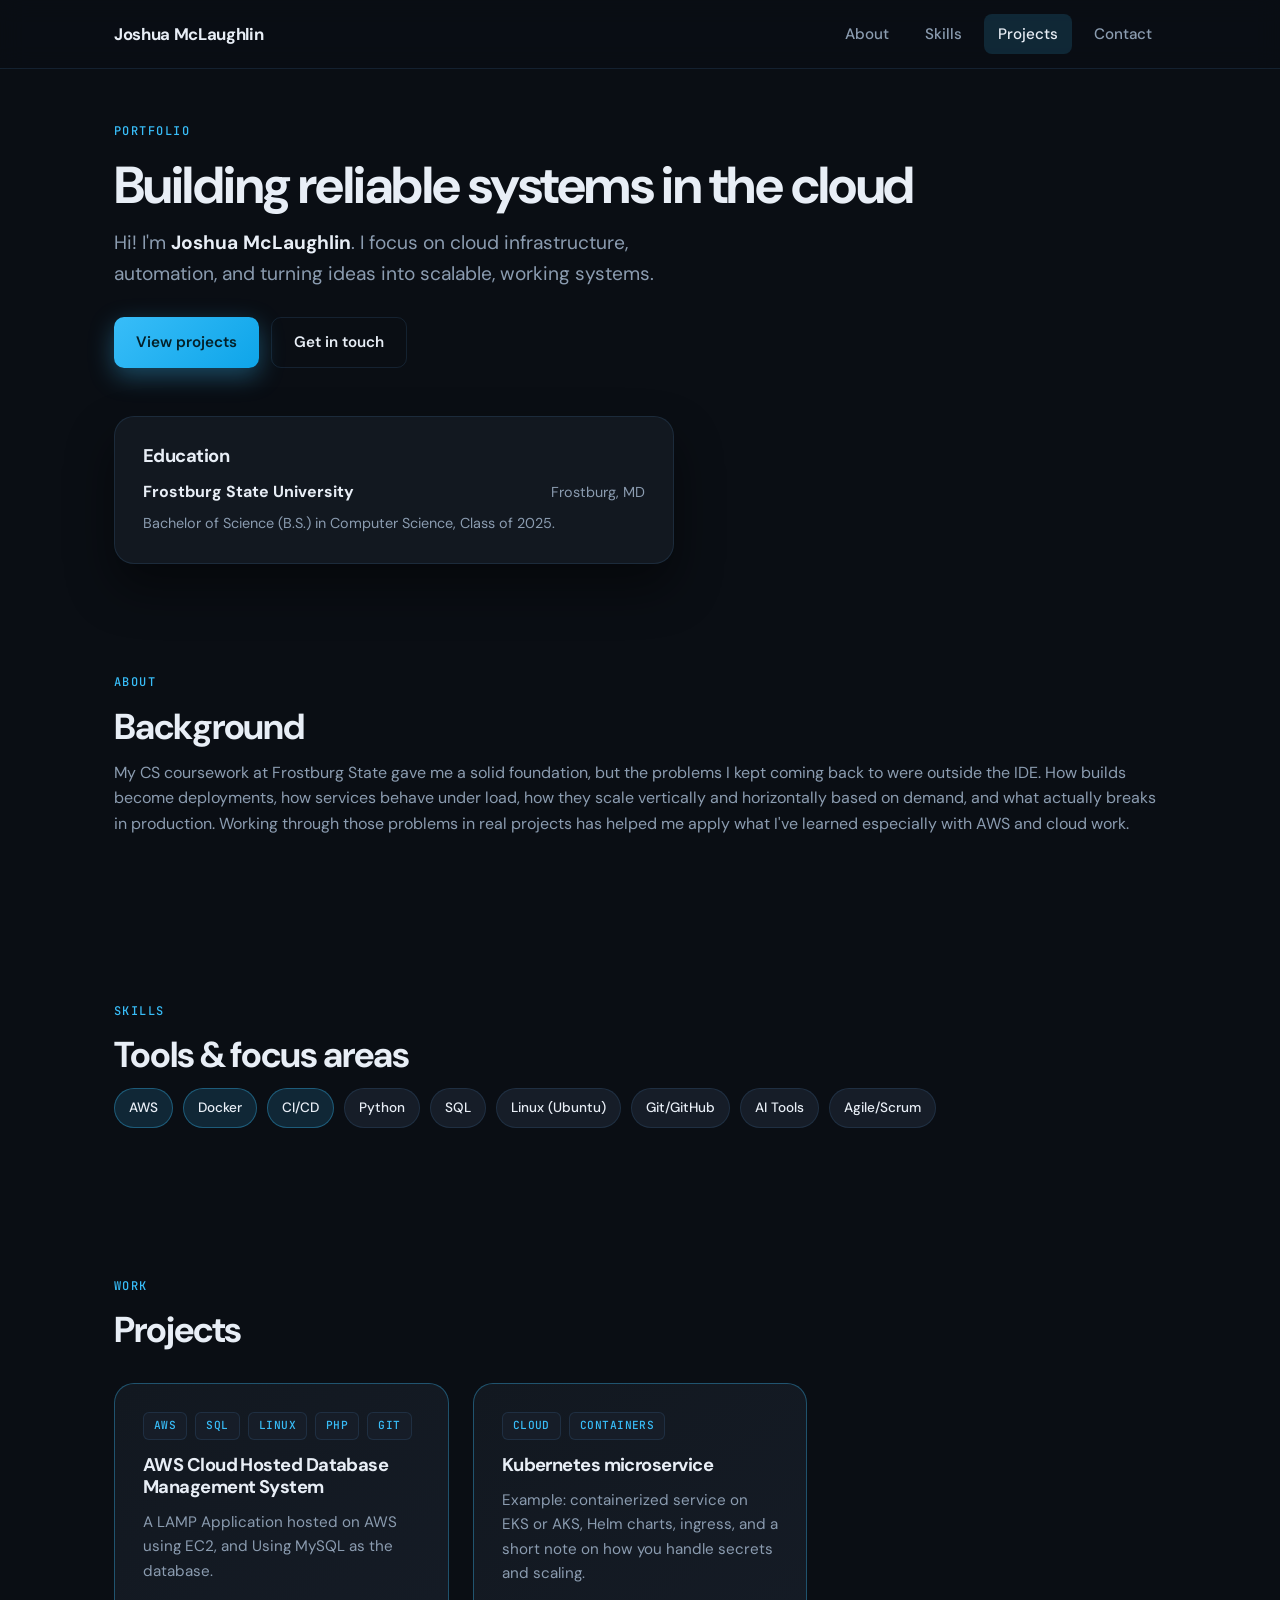
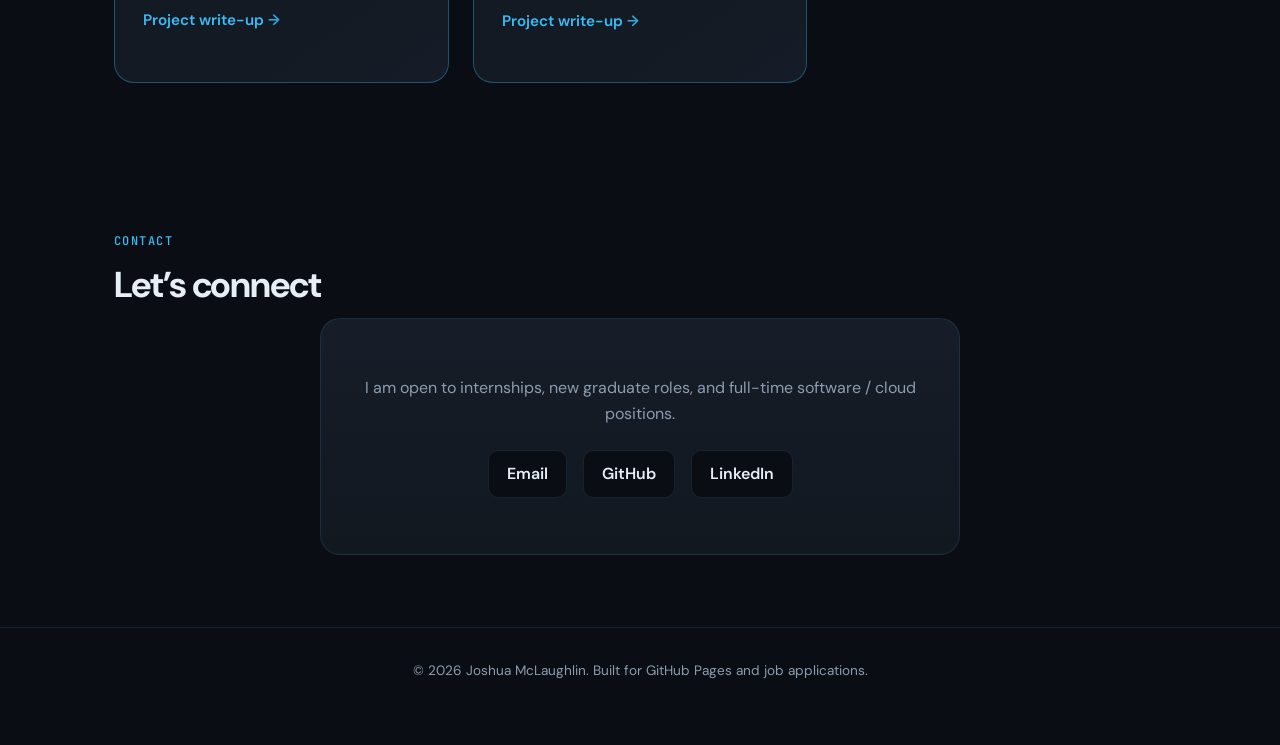
==== commit 66c19ed3: "almost finshed 1st project uploading to aws now for hosting" ====
--- a/index.html
+++ b/index.html
@@ -3,7 +3,7 @@
 <head>
   <meta charset="UTF-8">
   <meta name="viewport" content="width=device-width, initial-scale=1.0">
-  <meta name="description" content="Joshua McLaughlin — Computer Science graduate (B.S., Frostburg State University, 2025). Cloud-focused projects and software engineering portfolio.">
+  <meta name="description" content="Joshua McLaughlin: Computer Science graduate (B.S., Frostburg State University, 2025). Cloud-focused projects and software engineering portfolio.">
   <title>Joshua McLaughlin | Portfolio</title>
   <link rel="preconnect" href="https://fonts.googleapis.com">
   <link rel="preconnect" href="https://fonts.gstatic.com" crossorigin>
@@ -98,7 +98,6 @@
           <article class="project-card featured">
             <div class="project-tags">
               <span class="tag">AWS</span>
-              <span class="tag">Docker</span>
               <span class="tag">SQL</span>
               <span class="tag">Linux</span>
               <span class="tag">PHP</span>
@@ -106,7 +105,7 @@
             </div>
             <h3 id="project-card-aws-title">AWS Cloud Hosted Database Management System</h3>
             <p>
-              A LAMP Application hosted on AWS using Ec2, and containerized with Docker. Using MySQL as the database.
+              A LAMP Application hosted on AWS using EC2, and Using MySQL as the database.
             </p>
             <p class="project-card-cta"><span class="project-card-cta-text">Project write-up</span></p>
           </article>
--- a/styles.css
+++ b/styles.css
@@ -1,4 +1,4 @@
-/* Portfolio — Joshua McLaughlin */
+/* Portfolio: Joshua McLaughlin */
 :root {
   --bg-deep: #0a0e14;
   --bg-card: #121820;
@@ -559,11 +559,18 @@
   margin-bottom: 0;
 }
 
-.project-detail-steps strong {
+/* Step title only; inline <strong> inside paragraphs must stay inline */
+.project-detail-steps > li > strong:first-child {
   color: var(--text);
   display: block;
   margin-bottom: 6px;
   font-size: 1rem;
+}
+
+.project-detail-steps p strong {
+  display: inline;
+  color: var(--text);
+  font-weight: 600;
 }
 
 .project-detail-steps p {
@@ -580,6 +587,14 @@
   gap: 32px;
   margin-top: 24px;
   max-width: 100%;
+}
+
+/* Single screenshot: use more horizontal space than the default step column */
+.project-detail-step-media--wide {
+  width: min(1320px, calc(100vw - 24px));
+  max-width: none;
+  margin-left: 50%;
+  transform: translateX(-50%);
 }
 
 .project-detail-figure--step {
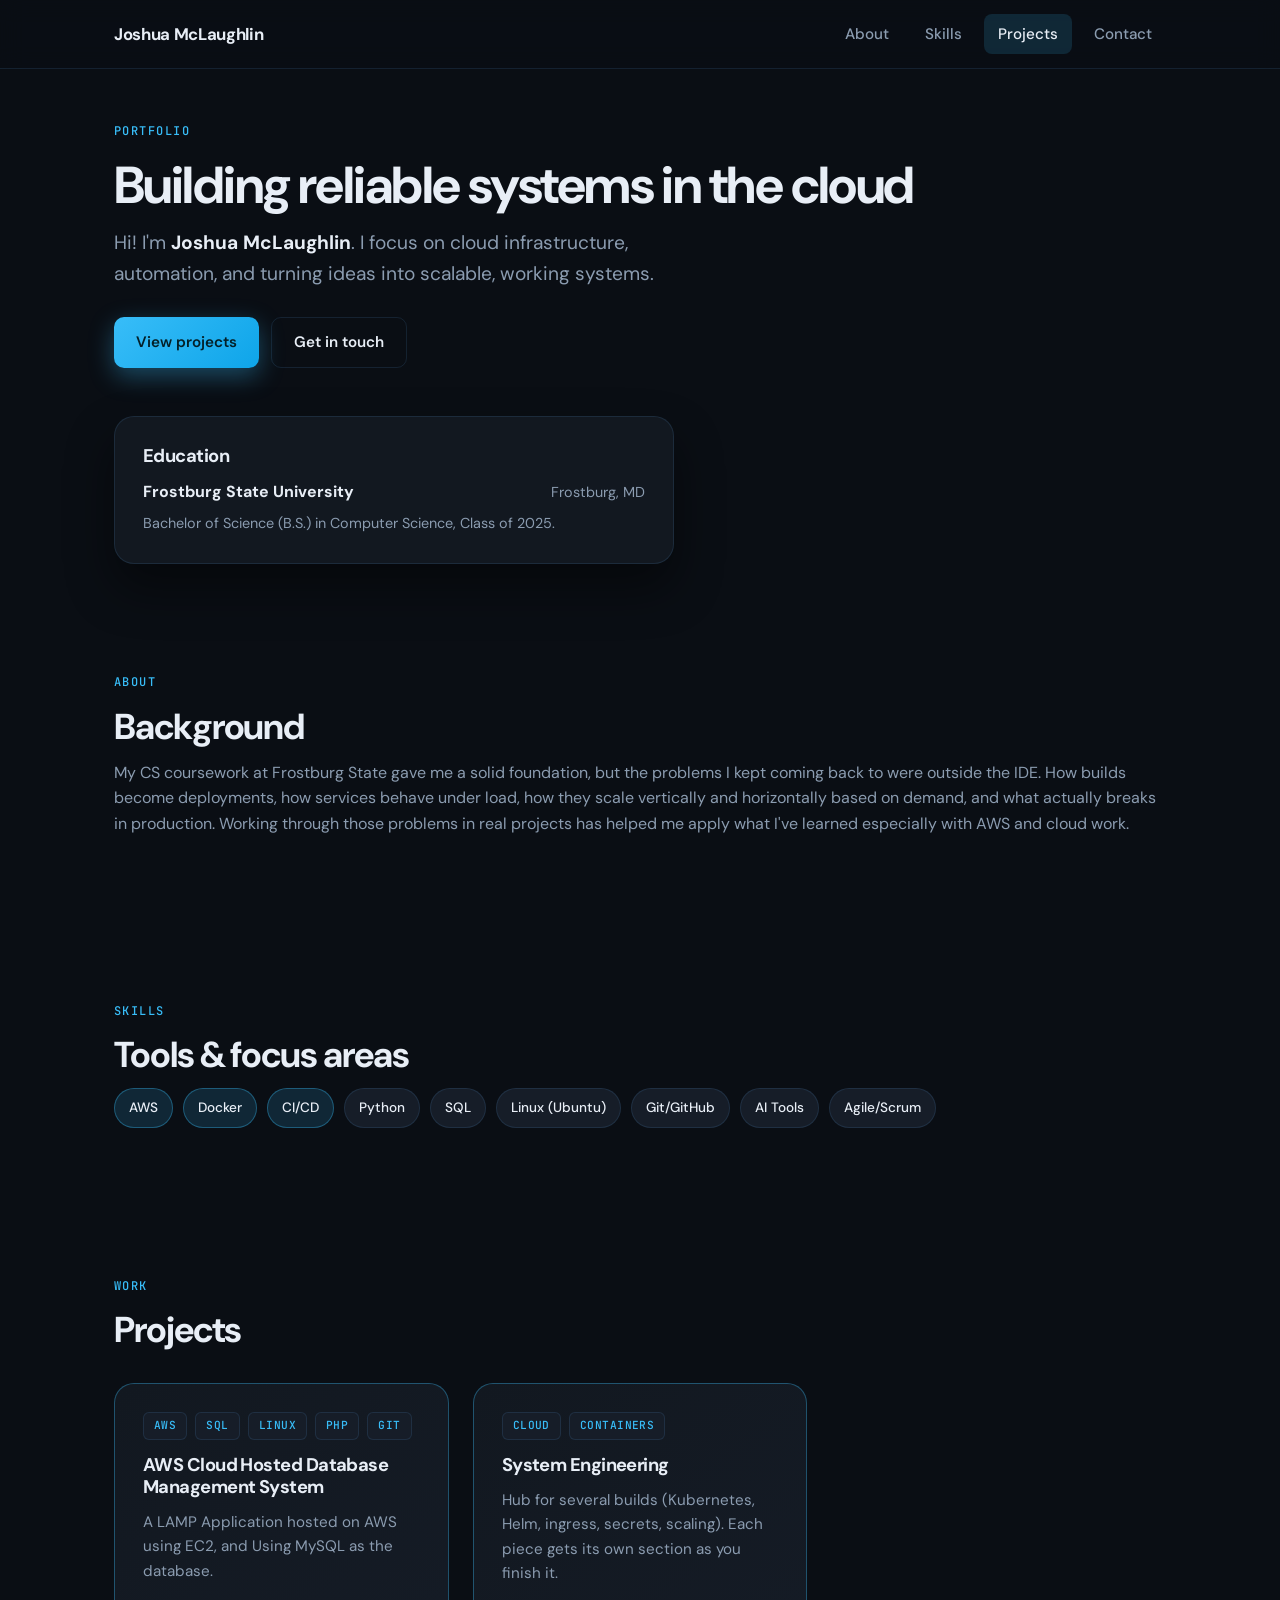
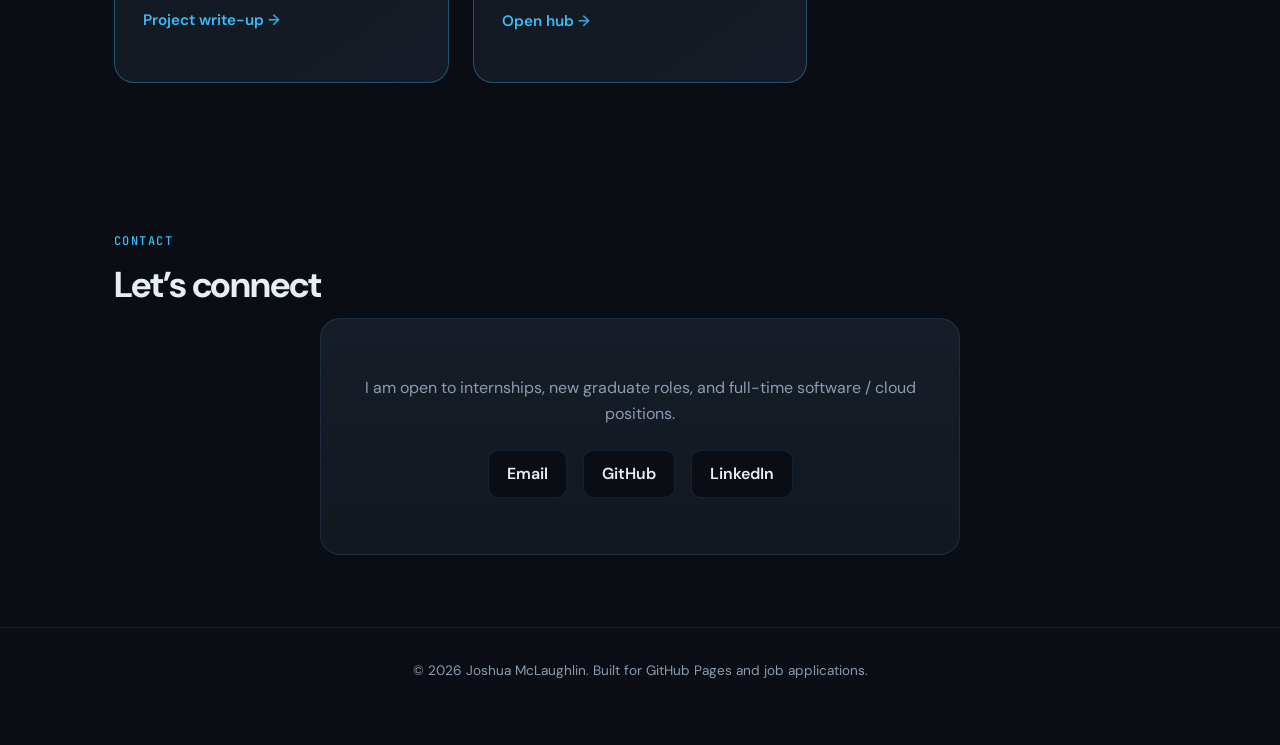
==== commit 816015f0: "added new page sys eng" ====
--- a/index.html
+++ b/index.html
@@ -110,18 +110,17 @@
             <p class="project-card-cta"><span class="project-card-cta-text">Project write-up</span></p>
           </article>
         </a>
-        <a href="project-kubernetes.html" class="project-card-link" aria-labelledby="project-card-k8s-title">
+        <a href="SystemEngineeringProject.html" class="project-card-link" aria-labelledby="project-card-syseng-title">
           <article class="project-card featured">
             <div class="project-tags">
               <span class="tag">Cloud</span>
               <span class="tag">Containers</span>
             </div>
-            <h3 id="project-card-k8s-title">Kubernetes microservice</h3>
+            <h3 id="project-card-syseng-title">System Engineering</h3>
             <p>
-              Example: containerized service on EKS or AKS, Helm charts, ingress, and a short note on how you handle
-              secrets and scaling.
+              Hub for several builds (Kubernetes, Helm, ingress, secrets, scaling). Each piece gets its own section as you finish it.
             </p>
-            <p class="project-card-cta"><span class="project-card-cta-text">Project write-up</span></p>
+            <p class="project-card-cta"><span class="project-card-cta-text">Open hub</span></p>
           </article>
         </a>
       </div>
--- a/styles.css
+++ b/styles.css
@@ -372,11 +372,20 @@
   margin-top: 32px;
 }
 
+.projects-grid--detail {
+  margin-top: 20px;
+}
+
 .project-card-link {
   display: block;
   color: inherit;
   text-decoration: none;
   border-radius: var(--radius-lg);
+}
+
+/* Hub: strip both classes from the anchor when Project 3 is ready to show */
+.project-card-link.project-card-link--hub-hidden {
+  display: none;
 }
 
 .project-card-link:focus-visible {
@@ -589,14 +598,6 @@
   max-width: 100%;
 }
 
-/* Single screenshot: use more horizontal space than the default step column */
-.project-detail-step-media--wide {
-  width: min(1320px, calc(100vw - 24px));
-  max-width: none;
-  margin-left: 50%;
-  transform: translateX(-50%);
-}
-
 .project-detail-figure--step {
   margin: 0;
   max-width: 100%;
@@ -620,6 +621,17 @@
   margin-top: 12px;
   font-size: 0.9rem;
   color: var(--text-muted);
+}
+
+/* Must beat .project-detail-figure { max-width: 100% } (same specificity was losing) */
+.project-detail-figure.project-detail-figure--phone-preview {
+  max-width: min(175px, 42vw);
+  margin-left: auto;
+  margin-right: auto;
+}
+
+.project-detail-figure.project-detail-figure--phone-preview img {
+  width: 100%;
 }
 
 .project-detail-links {
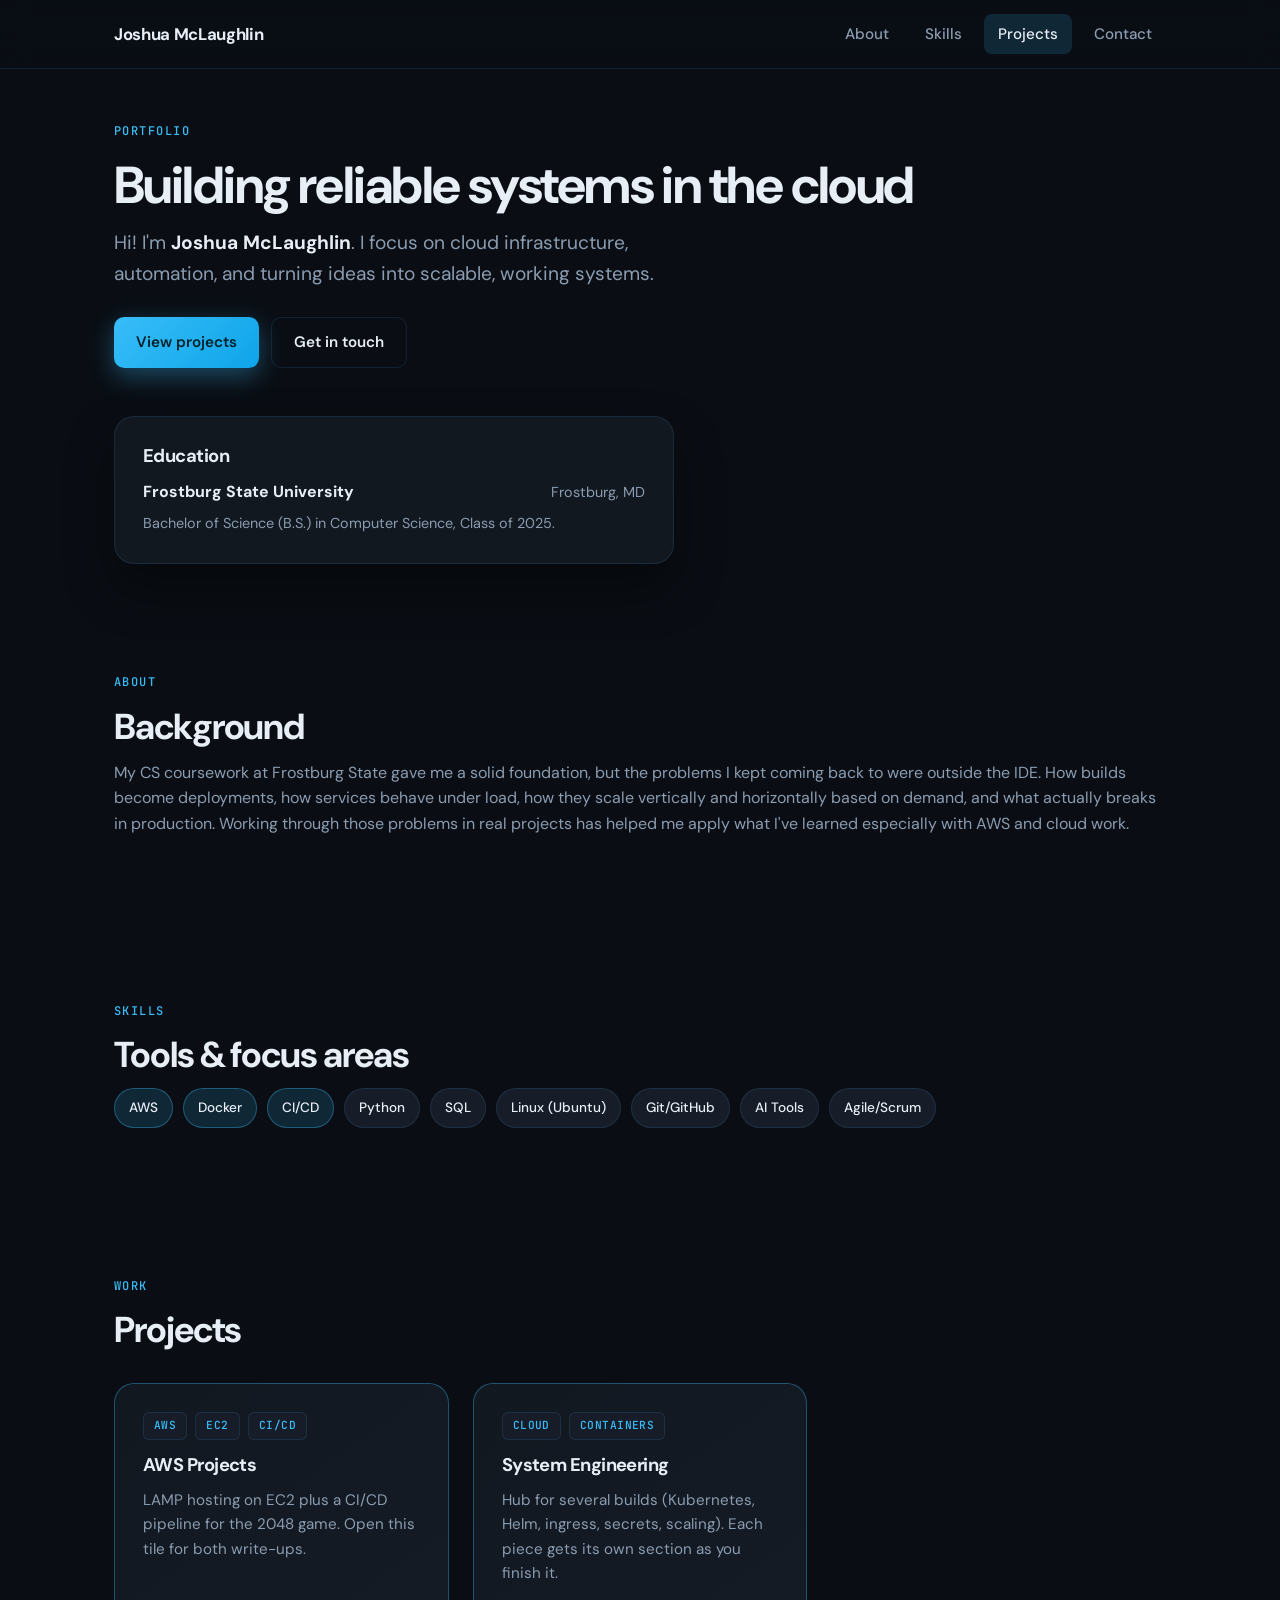
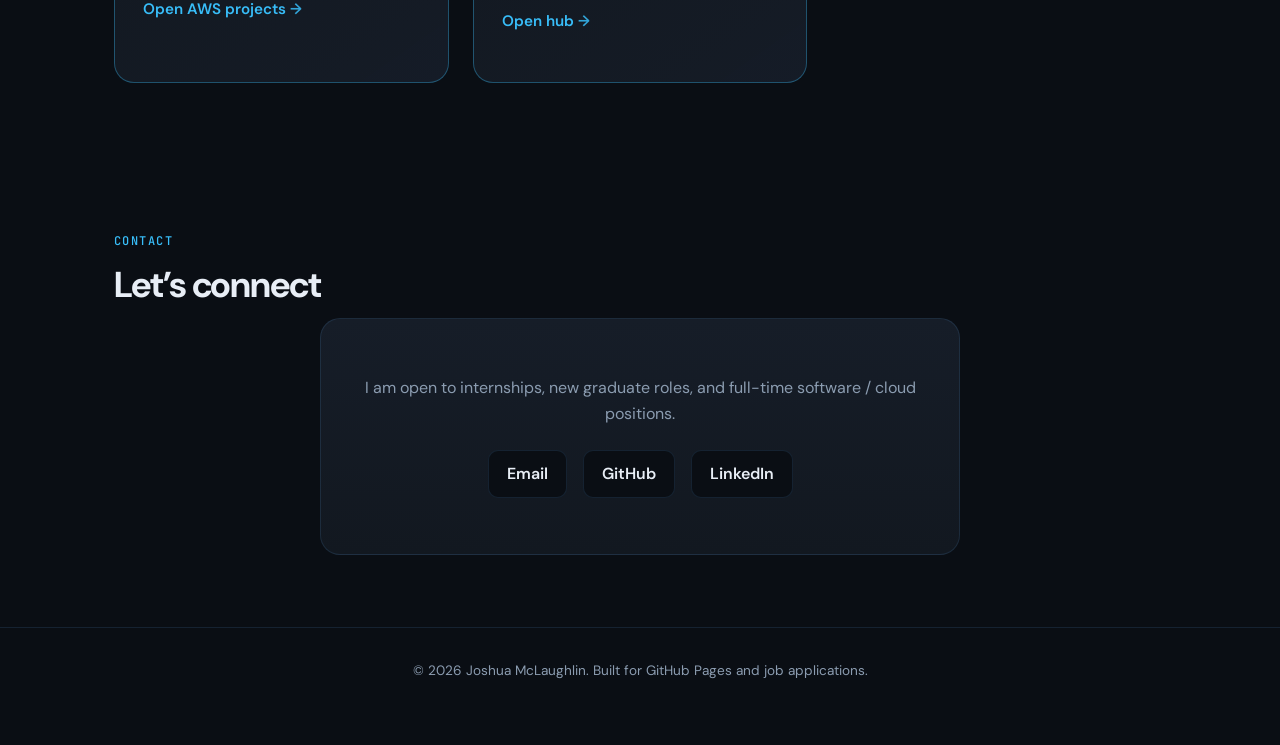
==== commit 84dbf436: "added new project 2048 CI/CD pipeline still needs polishing" ====
--- a/index.html
+++ b/index.html
@@ -94,20 +94,18 @@
       <span class="section-label">Work</span>
       <h2>Projects</h2>
       <div class="projects-grid">
-        <a href="project-serverless-aws.html" class="project-card-link" aria-labelledby="project-card-aws-title">
+        <a href="aws-projects.html" class="project-card-link" aria-labelledby="project-card-aws-hub-title">
           <article class="project-card featured">
             <div class="project-tags">
               <span class="tag">AWS</span>
-              <span class="tag">SQL</span>
-              <span class="tag">Linux</span>
-              <span class="tag">PHP</span>
-              <span class="tag">Git</span>
+              <span class="tag">EC2</span>
+              <span class="tag">CI/CD</span>
             </div>
-            <h3 id="project-card-aws-title">AWS Cloud Hosted Database Management System</h3>
+            <h3 id="project-card-aws-hub-title">AWS Projects</h3>
             <p>
-              A LAMP Application hosted on AWS using EC2, and Using MySQL as the database.
+              LAMP hosting on EC2 plus a CI/CD pipeline for the 2048 game. Open this tile for both write-ups.
             </p>
-            <p class="project-card-cta"><span class="project-card-cta-text">Project write-up</span></p>
+            <p class="project-card-cta"><span class="project-card-cta-text">Open AWS projects</span></p>
           </article>
         </a>
         <a href="SystemEngineeringProject.html" class="project-card-link" aria-labelledby="project-card-syseng-title">
--- a/styles.css
+++ b/styles.css
@@ -549,6 +549,32 @@
   border: 1px solid var(--border);
 }
 
+.project-detail-pre {
+  margin: 12px 0 0;
+  padding: 16px 18px;
+  max-width: 100%;
+  overflow-x: auto;
+  font-family: var(--font-mono);
+  font-size: 0.82rem;
+  line-height: 1.5;
+  background: var(--bg-elevated);
+  border: 1px solid var(--border);
+  border-radius: 6px;
+  white-space: pre;
+}
+
+.project-detail-steps .project-detail-pre {
+  max-width: min(720px, 100%);
+}
+
+.project-detail-steps li > .project-detail-pre + p {
+  margin-top: 16px;
+}
+
+.project-detail-steps li > p + .project-detail-pre {
+  margin-top: 8px;
+}
+
 .project-detail-section p {
   max-width: 720px;
 }
@@ -649,6 +675,86 @@
 .project-detail-links a::after {
   content: " →";
   opacity: 0.7;
+}
+
+/* Verifying block: separated from step list, centered title */
+.project-detail-section--verify {
+  margin-top: 56px;
+  padding-top: 48px;
+  border-top: 1px solid var(--border);
+}
+
+.project-detail-verify-heading {
+  text-align: center;
+  margin-bottom: 22px;
+}
+
+.project-detail-verify-body {
+  margin: 0 auto;
+  max-width: none;
+}
+
+.project-detail-verify-prose {
+  max-width: 720px;
+  margin-left: auto;
+  margin-right: auto;
+}
+
+.project-detail-verify-prose p + p {
+  margin-top: 16px;
+}
+
+.project-detail-section--verify .project-detail-verify-prose p {
+  margin-left: auto;
+  margin-right: auto;
+}
+
+.project-detail-section--verify .project-detail-step-media--verify-enlarged {
+  max-width: min(1040px, 100%);
+  margin-top: 28px;
+  margin-left: auto;
+  margin-right: auto;
+}
+
+.project-detail-section--verify .project-detail-step-media--verify-enlarged .project-detail-figure {
+  margin-bottom: 0;
+}
+
+.project-detail-verify-prose--followup {
+  margin-top: 48px;
+  padding-top: 40px;
+  border-top: 1px solid var(--border-subtle, var(--border));
+}
+
+.project-detail-verify-prose .project-detail-pre {
+  margin-top: 12px;
+  max-width: 100%;
+}
+
+.project-detail-verify-intro {
+  font-size: 1.05rem;
+  color: var(--text-muted);
+  line-height: 1.65;
+}
+
+.project-detail-section--verified {
+  margin-top: 48px;
+  padding-top: 48px;
+  border-top: 1px solid var(--border);
+}
+
+.project-detail-verified-media {
+  display: grid;
+  grid-template-columns: 1fr;
+  gap: 32px;
+  margin-top: 20px;
+  max-width: min(1100px, 100%);
+  margin-left: auto;
+  margin-right: auto;
+}
+
+.project-detail-section--verified .project-detail-figure {
+  margin-bottom: 0;
 }
 
 /* Contact */
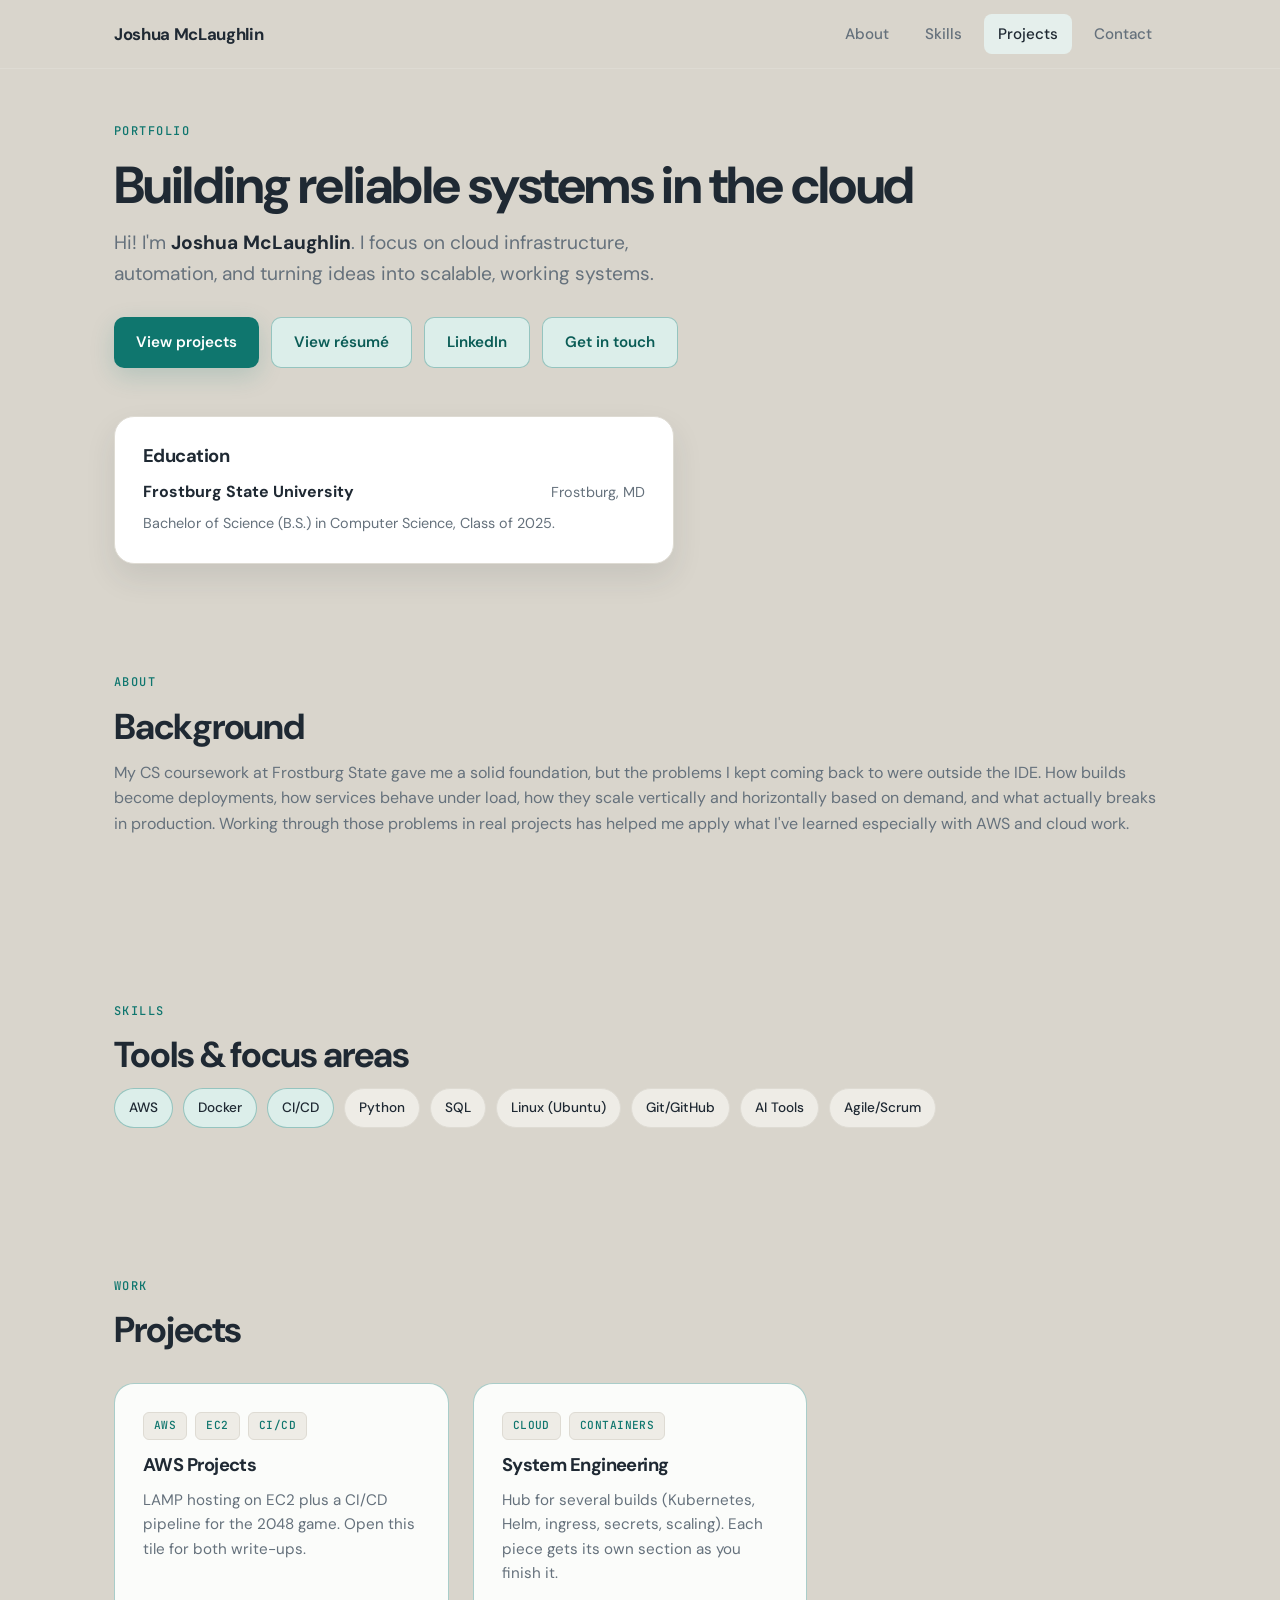
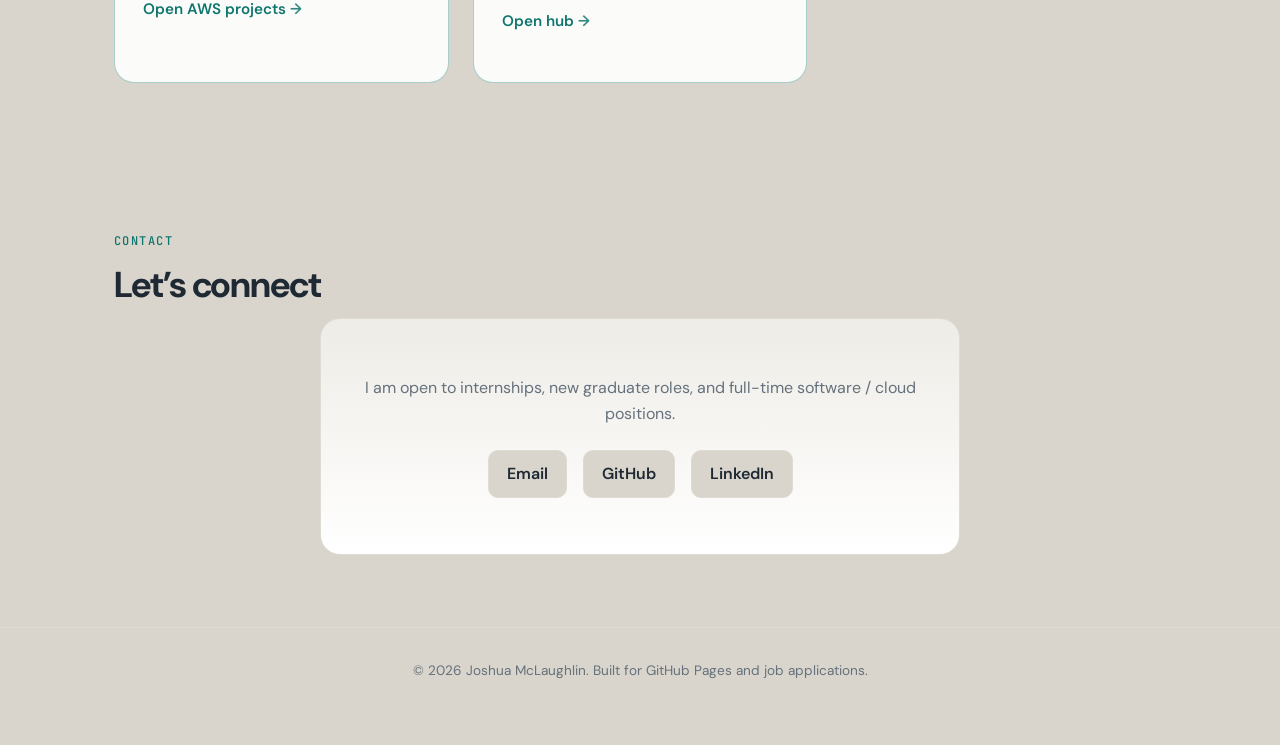
==== commit b84d2dbb: "changing around things" ====
--- a/index.html
+++ b/index.html
@@ -38,7 +38,9 @@
       </p>
       <div class="hero-actions">
         <a class="btn btn-primary" href="#projects">View projects</a>
-        <a class="btn btn-ghost" href="#contact">Get in touch</a>
+        <a class="btn btn-secondary" href="assets/Joshua_McLaughlin_resume_2026.pdf" target="_blank" rel="noopener noreferrer">View résumé</a>
+        <a class="btn btn-secondary" href="https://www.linkedin.com/in/joshrmcl01/" target="_blank" rel="noopener noreferrer">LinkedIn</a>
+        <a class="btn btn-secondary" href="#contact">Get in touch</a>
       </div>
       <aside class="about-card hero-education-card" aria-label="Education">
         <h3>Education</h3>
@@ -139,7 +141,7 @@
             </div>
           </details>
           <a href="https://github.com/Joshofficial101" rel="noopener noreferrer">GitHub</a>
-          <a href="https://www.linkedin.com/in/joshrmcl01">LinkedIn</a>
+          <a href="https://www.linkedin.com/in/joshrmcl01/" target="_blank" rel="noopener noreferrer">LinkedIn</a>
         </div>
       </div>
     </section>
--- a/styles.css
+++ b/styles.css
@@ -1,20 +1,20 @@
 /* Portfolio: Joshua McLaughlin */
 :root {
-  --bg-deep: #0a0e14;
-  --bg-card: #121820;
-  --bg-elevated: #161d28;
-  --border: rgba(100, 180, 255, 0.12);
-  --text: #e8eef6;
-  --text-muted: #8b9cb0;
-  --accent: #38bdf8;
-  --accent-soft: rgba(56, 189, 248, 0.15);
-  --accent-glow: rgba(56, 189, 248, 0.35);
-  --success: #34d399;
+  --bg-deep: #d9d5cc;
+  --bg-card: #ffffff;
+  --bg-elevated: #eeece6;
+  --border: #dedbd3;
+  --text: #1f2933;
+  --text-muted: #65717c;
+  --accent: #0f766e;
+  --accent-soft: #dceeea;
+  --accent-glow: rgba(15, 118, 110, 0.18);
+  --success: #3f7f5e;
   --font-sans: "DM Sans", system-ui, sans-serif;
   --font-mono: "JetBrains Mono", ui-monospace, monospace;
   --radius: 12px;
   --radius-lg: 20px;
-  --shadow: 0 24px 48px rgba(0, 0, 0, 0.45);
+  --shadow: 0 14px 30px rgba(44, 52, 58, 0.1);
   --max: 1100px;
 }
 
@@ -45,7 +45,7 @@
 }
 
 a:hover {
-  color: #7dd3fc;
+  color: #0a5c56;
 }
 
 .skip-link {
@@ -69,9 +69,9 @@
   position: sticky;
   top: 0;
   z-index: 50;
-  -webkit-backdrop-filter: blur(12px);
-  backdrop-filter: blur(12px);
-  background: rgba(10, 14, 20, 0.75);
+  -webkit-backdrop-filter: blur(10px);
+  backdrop-filter: blur(10px);
+  background: rgba(217, 213, 204, 0.92);
   border-bottom: 1px solid var(--border);
 }
 
@@ -132,7 +132,7 @@
 .nav a:hover,
 .nav a[aria-current="page"] {
   color: var(--text);
-  background: var(--accent-soft);
+  background: #e5efec;
 }
 
 /* Sections */
@@ -241,8 +241,8 @@
 }
 
 .btn-primary {
-  background: linear-gradient(135deg, #38bdf8, #0ea5e9);
-  color: #042028;
+  background: var(--accent);
+  color: #ffffff;
   box-shadow: 0 8px 24px var(--accent-glow);
 }
 
@@ -251,6 +251,18 @@
   box-shadow: 0 12px 32px var(--accent-glow);
 }
 
+.btn-secondary {
+  background: var(--accent-soft);
+  color: #0a5c56;
+  border: 1px solid rgba(15, 118, 110, 0.35);
+}
+
+.btn-secondary:hover {
+  background: #cbe5df;
+  border-color: var(--accent);
+  transform: translateY(-1px);
+}
+
 .btn-ghost {
   background: transparent;
   color: var(--text);
@@ -259,7 +271,7 @@
 
 .btn-ghost:hover {
   background: var(--accent-soft);
-  border-color: rgba(56, 189, 248, 0.35);
+  border-color: var(--accent);
 }
 
 .hero-stats {
@@ -360,7 +372,7 @@
 }
 
 .skill-pill.cloud {
-  border-color: rgba(56, 189, 248, 0.35);
+  border-color: rgba(15, 118, 110, 0.35);
   background: var(--accent-soft);
 }
 
@@ -394,7 +406,7 @@
 }
 
 .project-card-link:hover .project-card {
-  border-color: rgba(56, 189, 248, 0.25);
+  border-color: rgba(15, 118, 110, 0.35);
   transform: translateY(-2px);
 }
 
@@ -427,13 +439,13 @@
 }
 
 .project-card:hover {
-  border-color: rgba(56, 189, 248, 0.25);
+  border-color: rgba(15, 118, 110, 0.35);
   transform: translateY(-2px);
 }
 
 .project-card.featured {
-  border-color: rgba(56, 189, 248, 0.35);
-  background: linear-gradient(145deg, var(--bg-card) 0%, rgba(22, 29, 40, 0.95) 100%);
+  border-color: rgba(15, 118, 110, 0.35);
+  background: #fbfcfa;
 }
 
 .project-tags {
@@ -458,7 +470,7 @@
 
 .tag.other {
   color: var(--success);
-  border-color: rgba(52, 211, 153, 0.25);
+  border-color: rgba(63, 127, 94, 0.28);
 }
 
 .project-card p {
@@ -506,7 +518,7 @@
 }
 
 .project-back:hover {
-  color: #7dd3fc;
+  color: #0a5c56;
 }
 
 .project-detail-header .project-tags {
@@ -621,7 +633,24 @@
   grid-template-columns: 1fr;
   gap: 32px;
   margin-top: 24px;
-  max-width: 100%;
+  max-width: min(760px, 100%);
+  margin-left: auto;
+  margin-right: auto;
+}
+
+.project-detail-step-media--compact {
+  max-width: 70%;
+  margin-left: auto;
+  margin-right: auto;
+}
+
+/* CI/CD screenshots are terminal and console captures: keep them readable
+   without allowing a single image to fill the page width. */
+.project-detail--cicd .project-detail-step-media,
+.project-detail--cicd .project-detail-verified-media {
+  max-width: min(760px, 100%);
+  margin-left: auto;
+  margin-right: auto;
 }
 
 .project-detail-figure--step {
@@ -748,7 +777,7 @@
   grid-template-columns: 1fr;
   gap: 32px;
   margin-top: 20px;
-  max-width: min(1100px, 100%);
+  max-width: min(760px, 100%);
   margin-left: auto;
   margin-right: auto;
 }
@@ -881,7 +910,7 @@
     flex-direction: column;
     align-items: stretch;
     padding: 12px 16px 20px;
-    background: rgba(10, 14, 20, 0.98);
+    background: rgba(217, 213, 204, 0.98);
     border-bottom: 1px solid var(--border);
     display: none;
   }
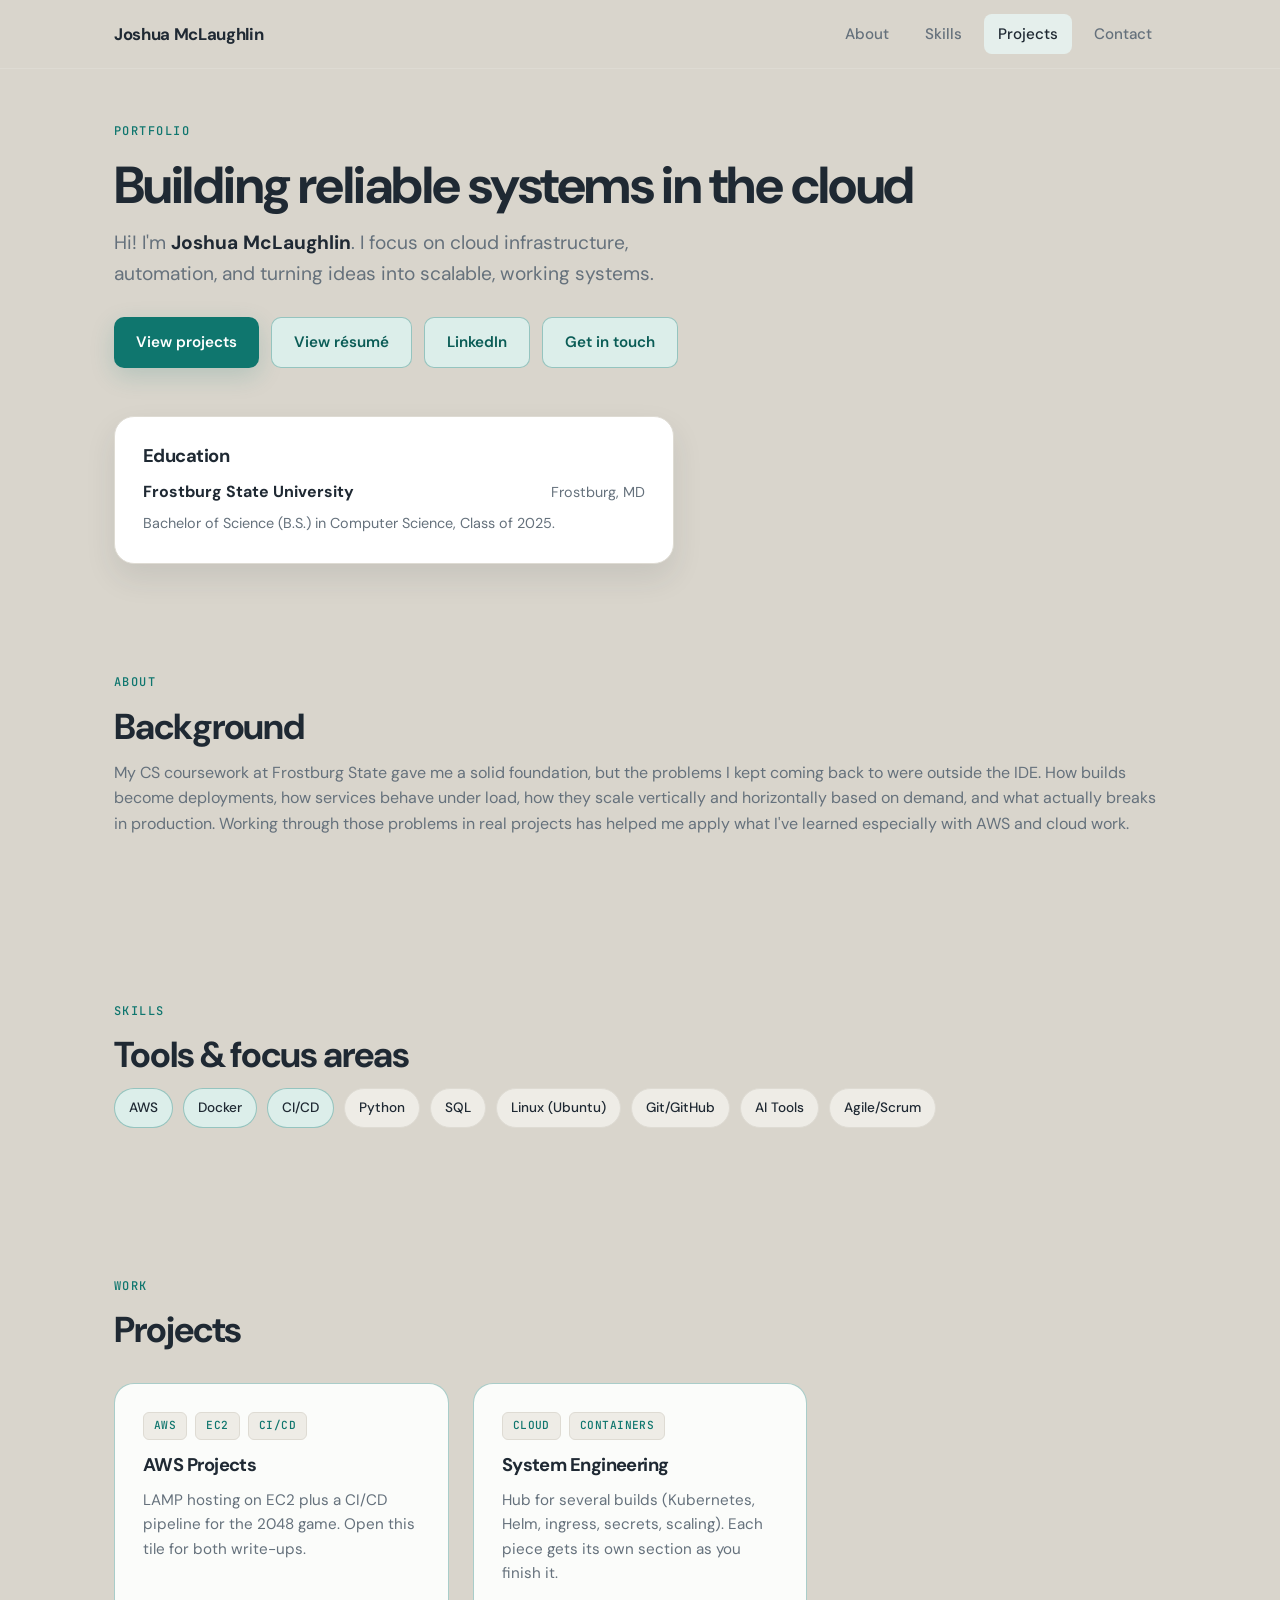
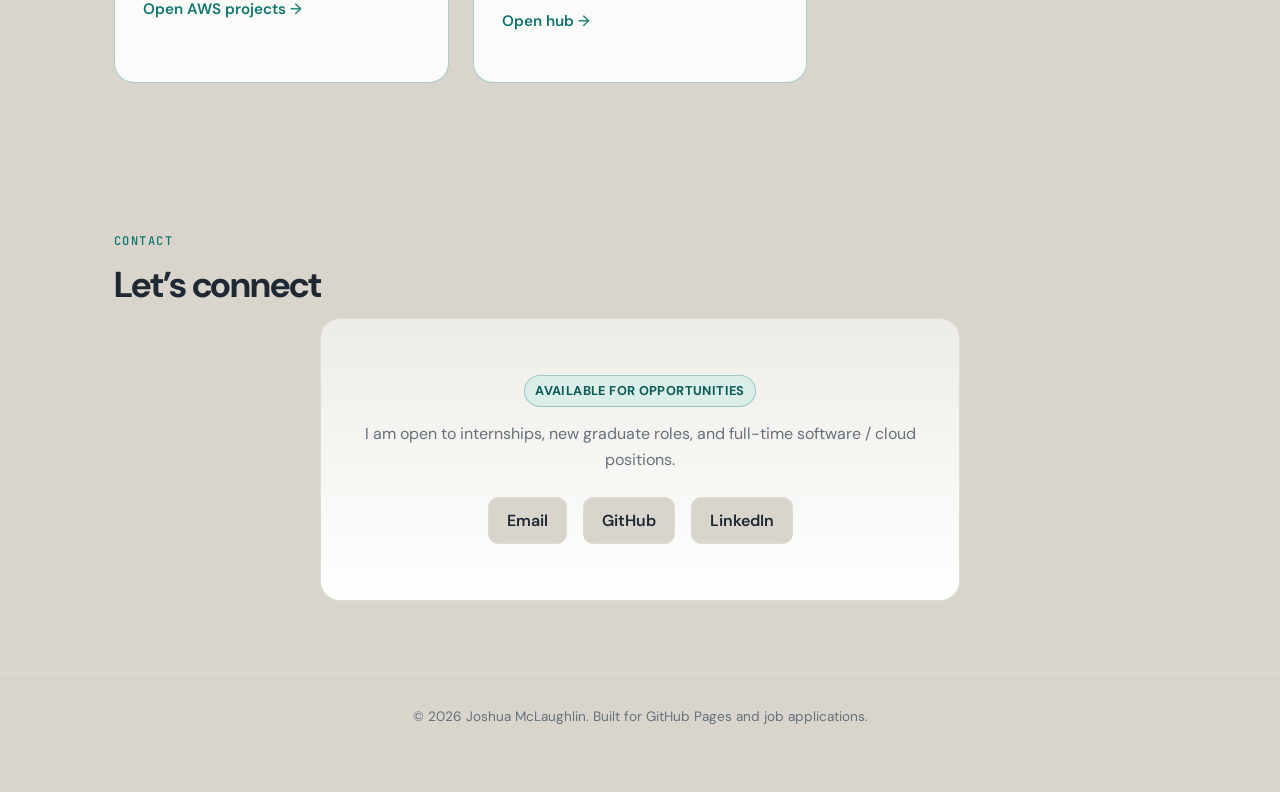
==== commit 9a733239: "changes" ====
--- a/index.html
+++ b/index.html
@@ -130,6 +130,7 @@
       <span class="section-label">Contact</span>
       <h2>Let’s connect</h2>
       <div class="contact-block">
+        <p class="contact-availability">Available for opportunities</p>
         <p>
           I am open to internships, new graduate roles, and full-time software / cloud positions.
         </p>
--- a/styles.css
+++ b/styles.css
@@ -525,6 +525,39 @@
   margin-bottom: 16px;
 }
 
+.project-summary {
+  display: grid;
+  grid-template-columns: repeat(2, minmax(0, 1fr));
+  gap: 1px;
+  margin: 32px 0 0;
+  background: var(--border);
+  border: 1px solid var(--border);
+  border-radius: var(--radius);
+  overflow: hidden;
+}
+
+.project-summary > div {
+  padding: 18px 20px;
+  background: var(--bg-card);
+}
+
+.project-summary dt {
+  margin-bottom: 6px;
+  font-family: var(--font-mono);
+  font-size: 0.7rem;
+  font-weight: 600;
+  letter-spacing: 0.08em;
+  text-transform: uppercase;
+  color: var(--accent);
+}
+
+.project-summary dd {
+  margin: 0;
+  color: var(--text-muted);
+  font-size: 0.92rem;
+  line-height: 1.5;
+}
+
 .project-detail-body {
   margin-top: 28px;
   max-width: 100%;
@@ -800,6 +833,20 @@
 
 .contact-block p {
   margin-bottom: 24px;
+}
+
+.contact-block .contact-availability {
+  display: inline-block;
+  margin-bottom: 14px;
+  padding: 5px 10px;
+  border: 1px solid rgba(15, 118, 110, 0.3);
+  border-radius: 999px;
+  background: var(--accent-soft);
+  color: #0a5c56;
+  font-size: 0.8rem;
+  font-weight: 700;
+  letter-spacing: 0.03em;
+  text-transform: uppercase;
 }
 
 .contact-links {
@@ -898,6 +945,10 @@
 
 /* Mobile nav */
 @media (max-width: 720px) {
+  .project-summary {
+    grid-template-columns: 1fr;
+  }
+
   .nav-toggle {
     display: flex;
   }
